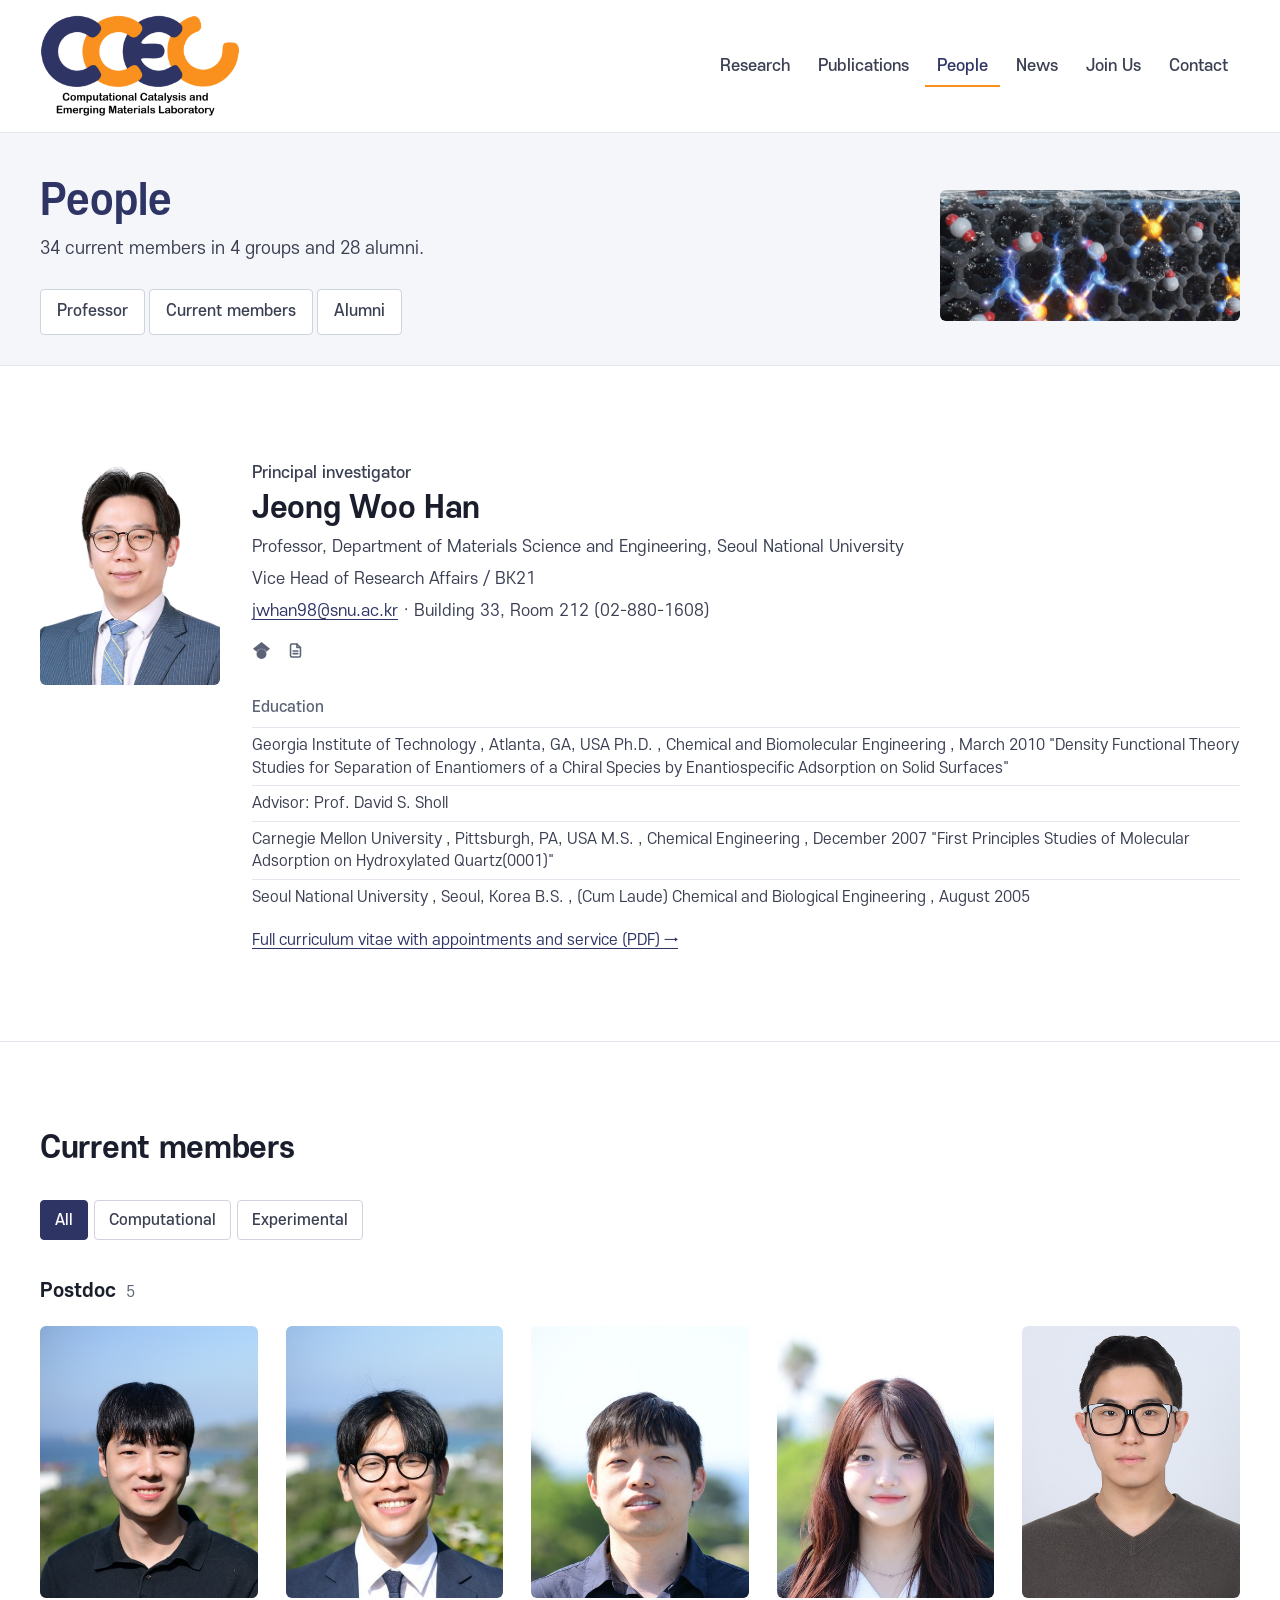
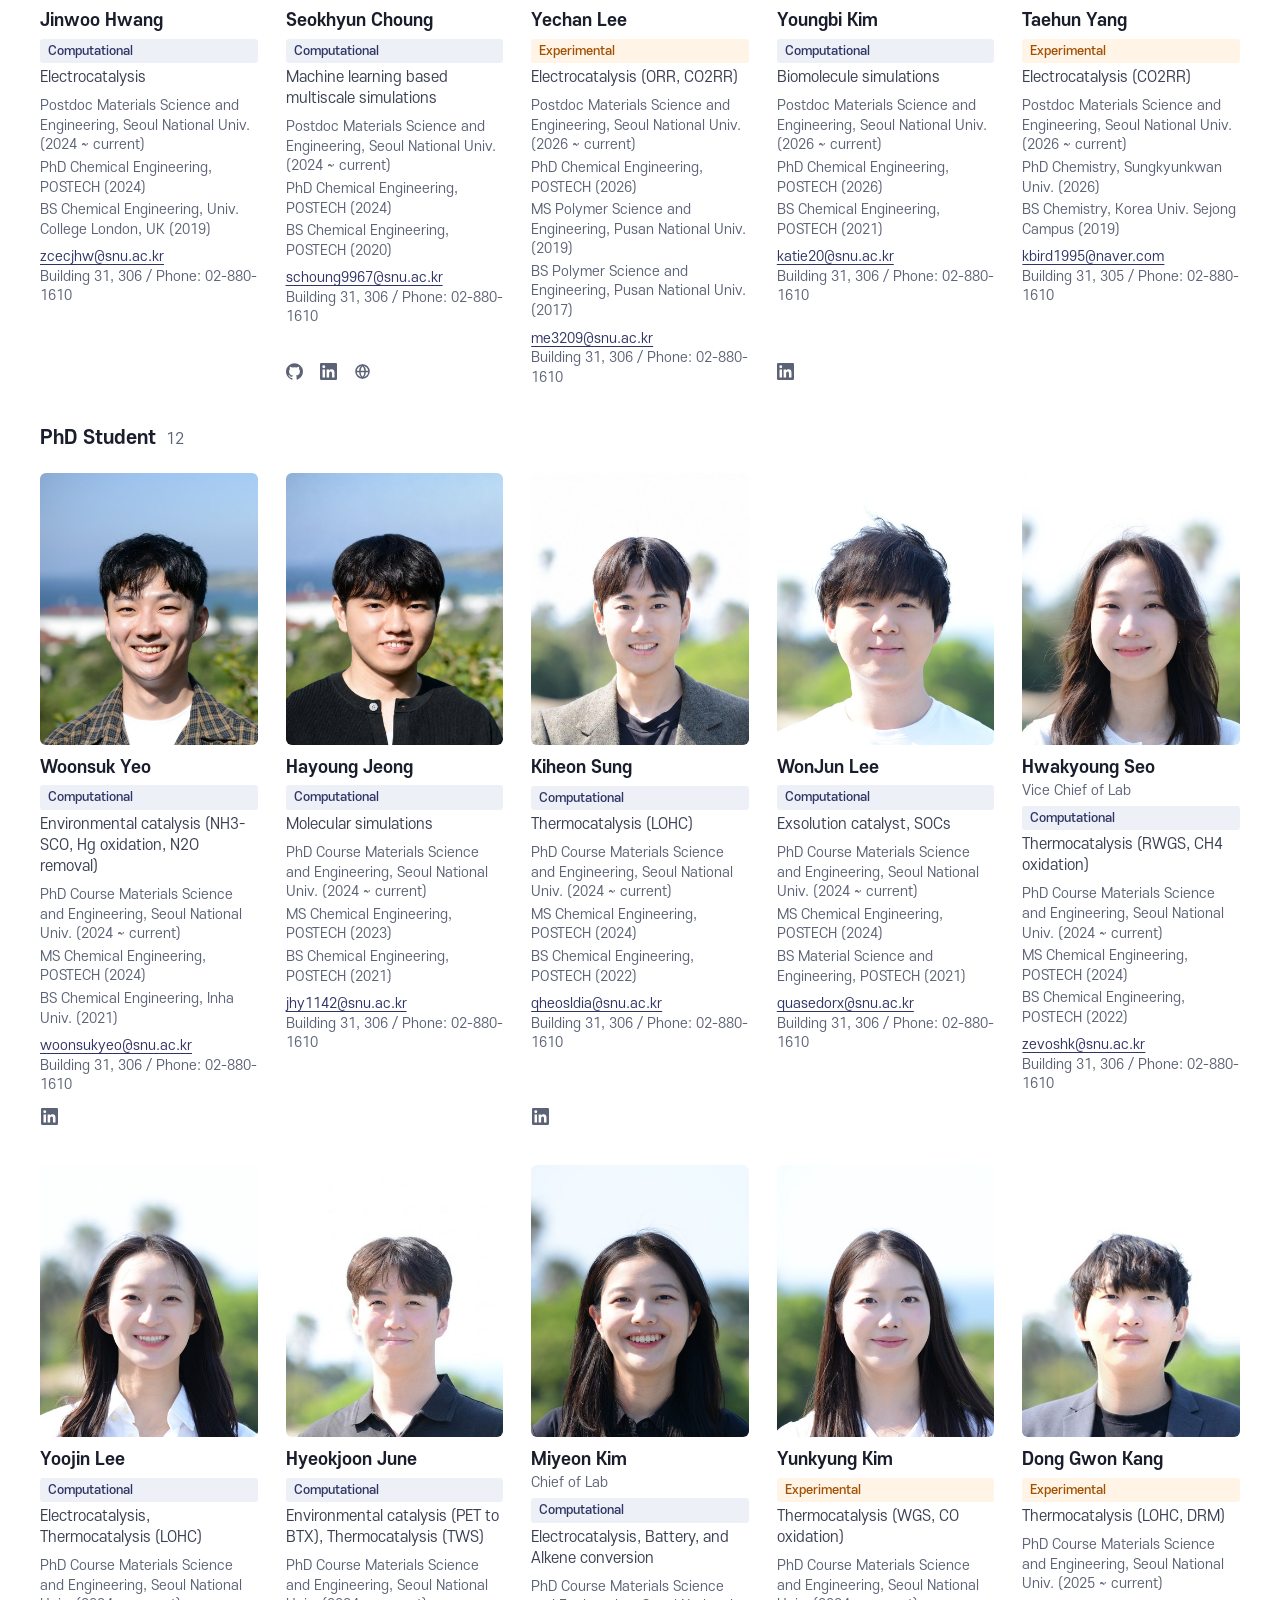
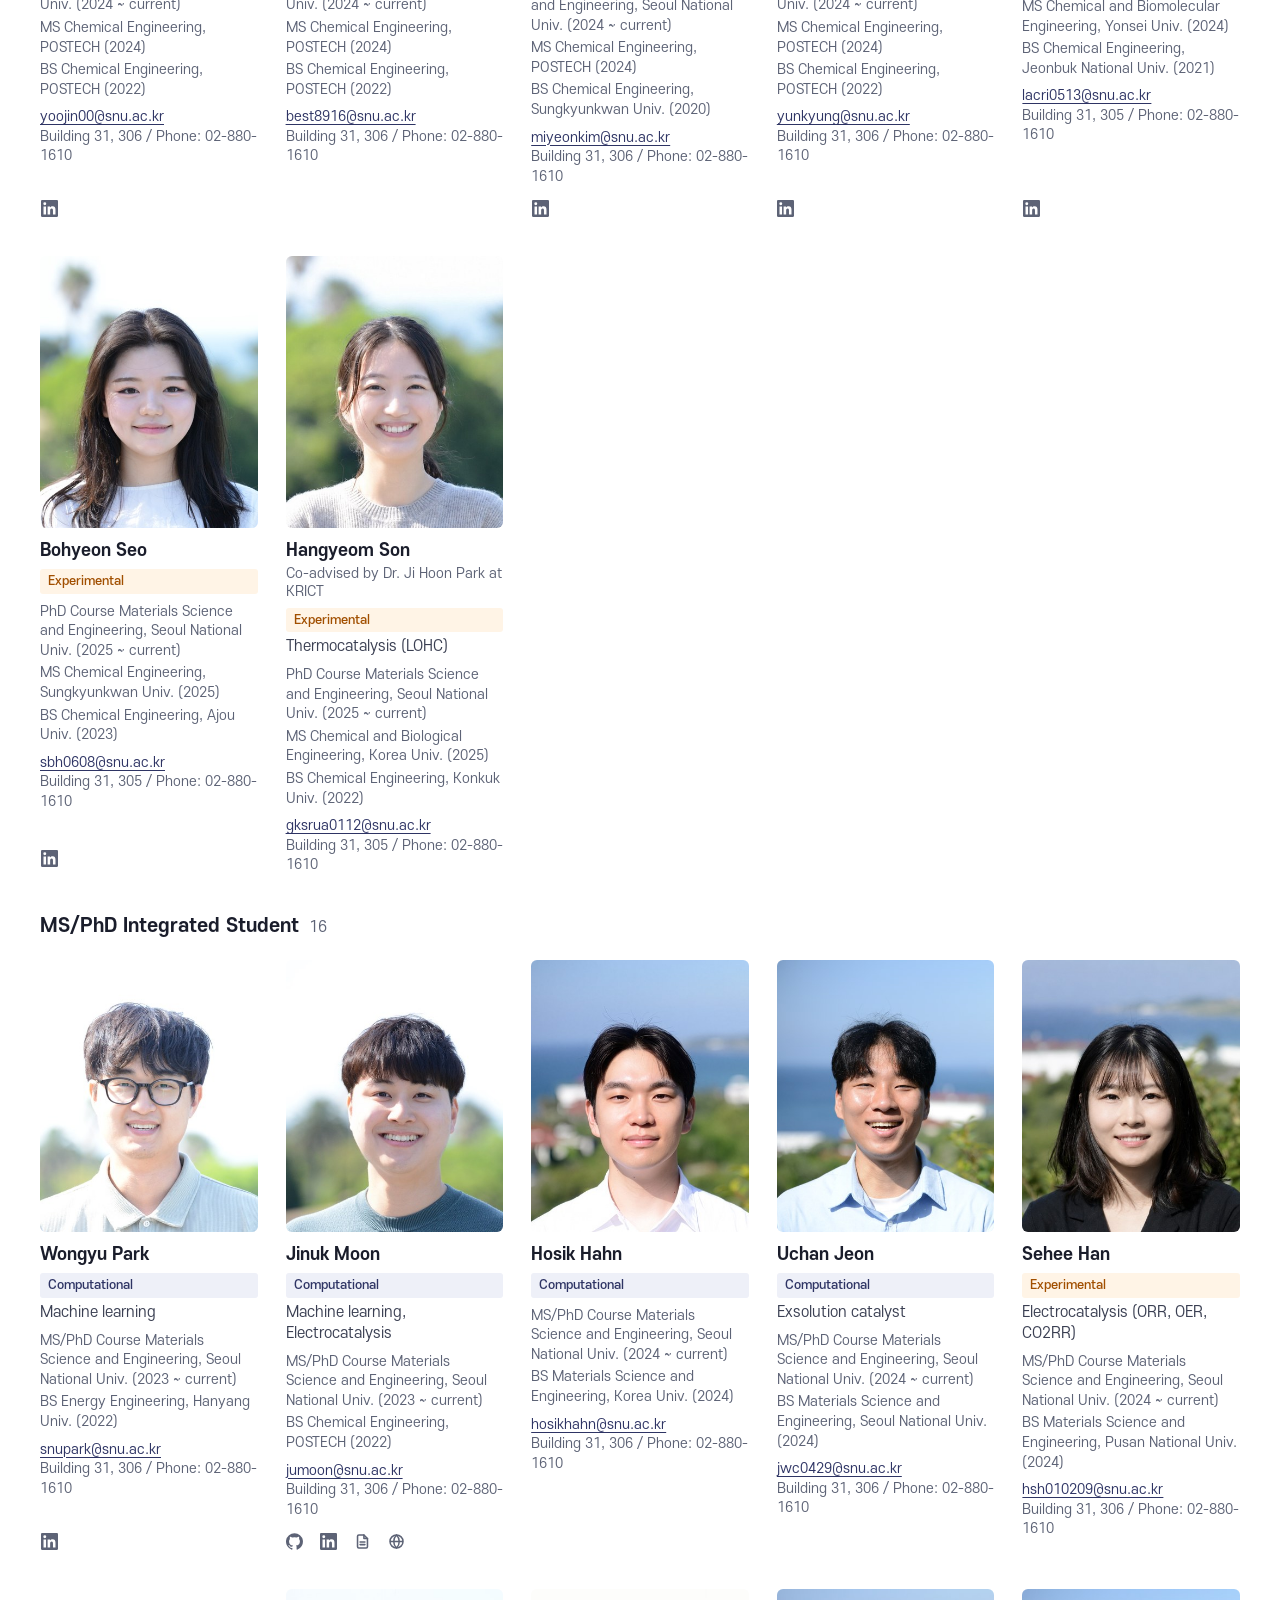
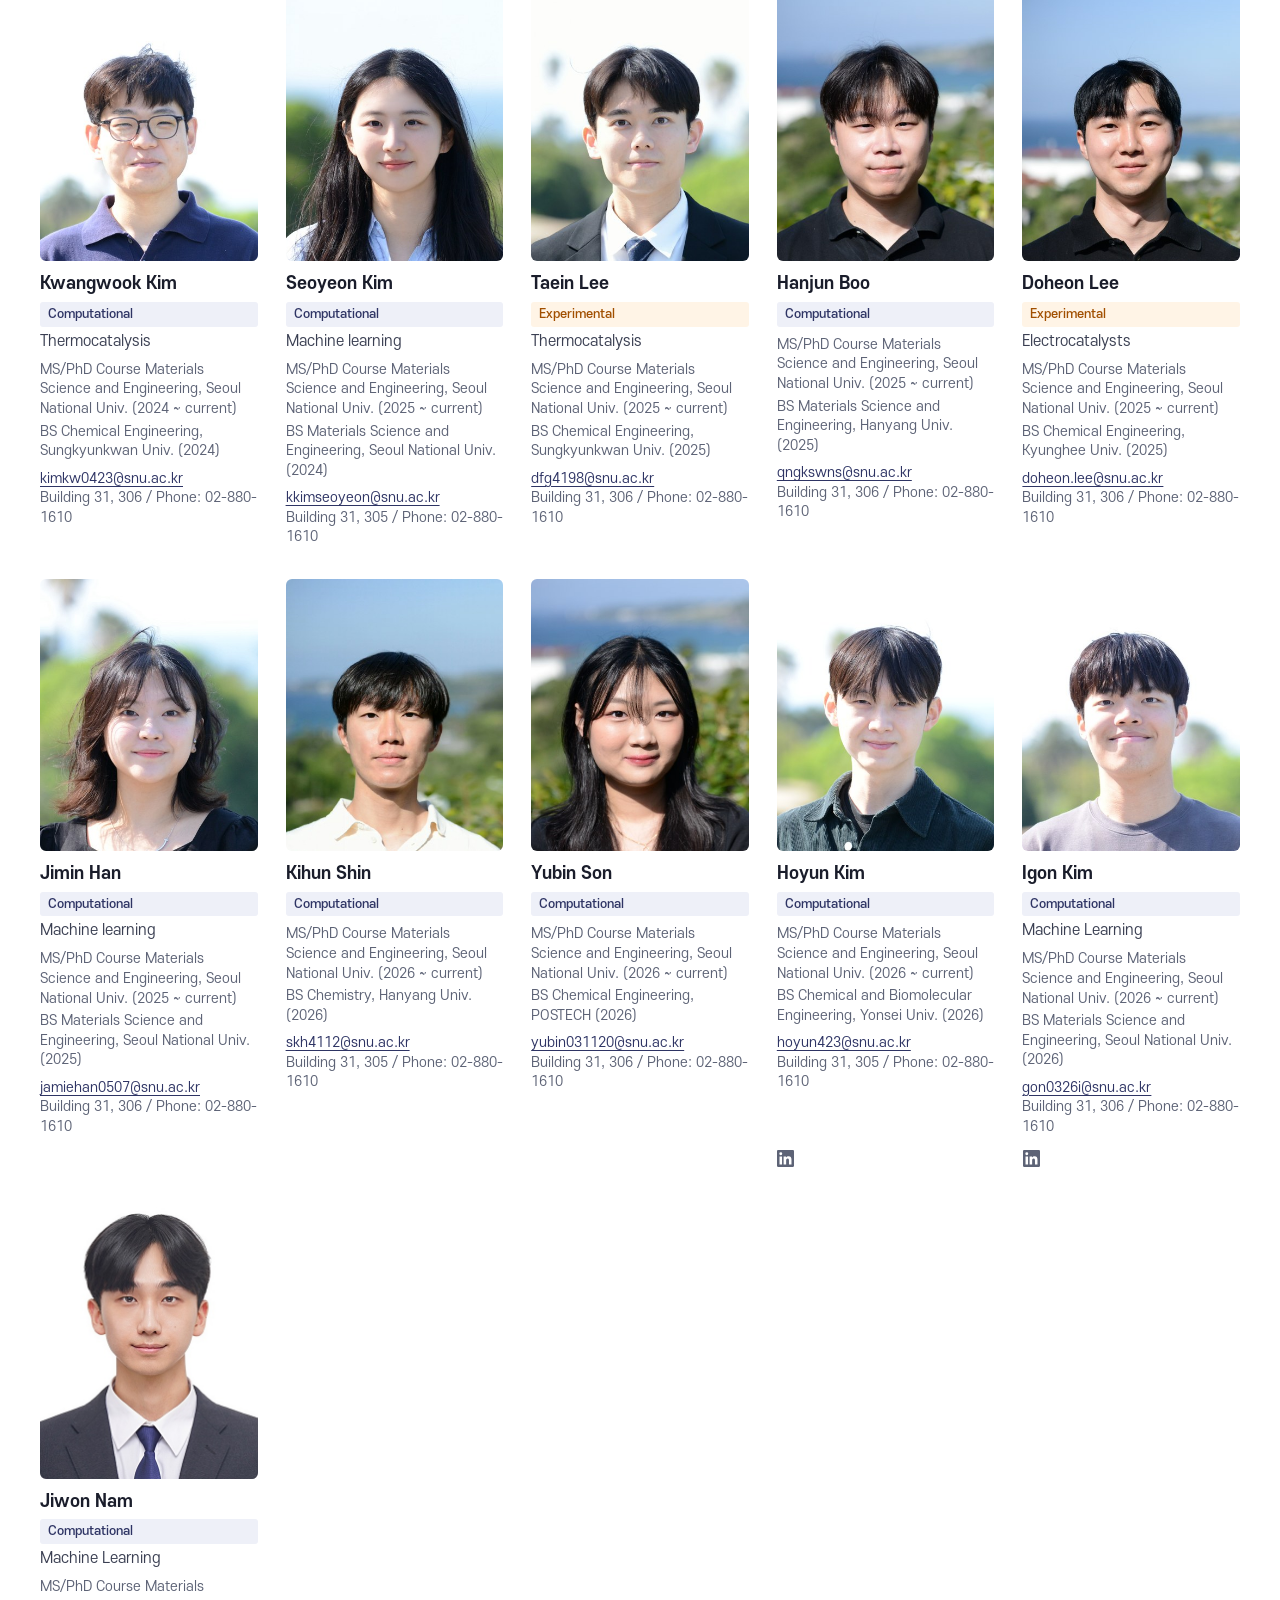
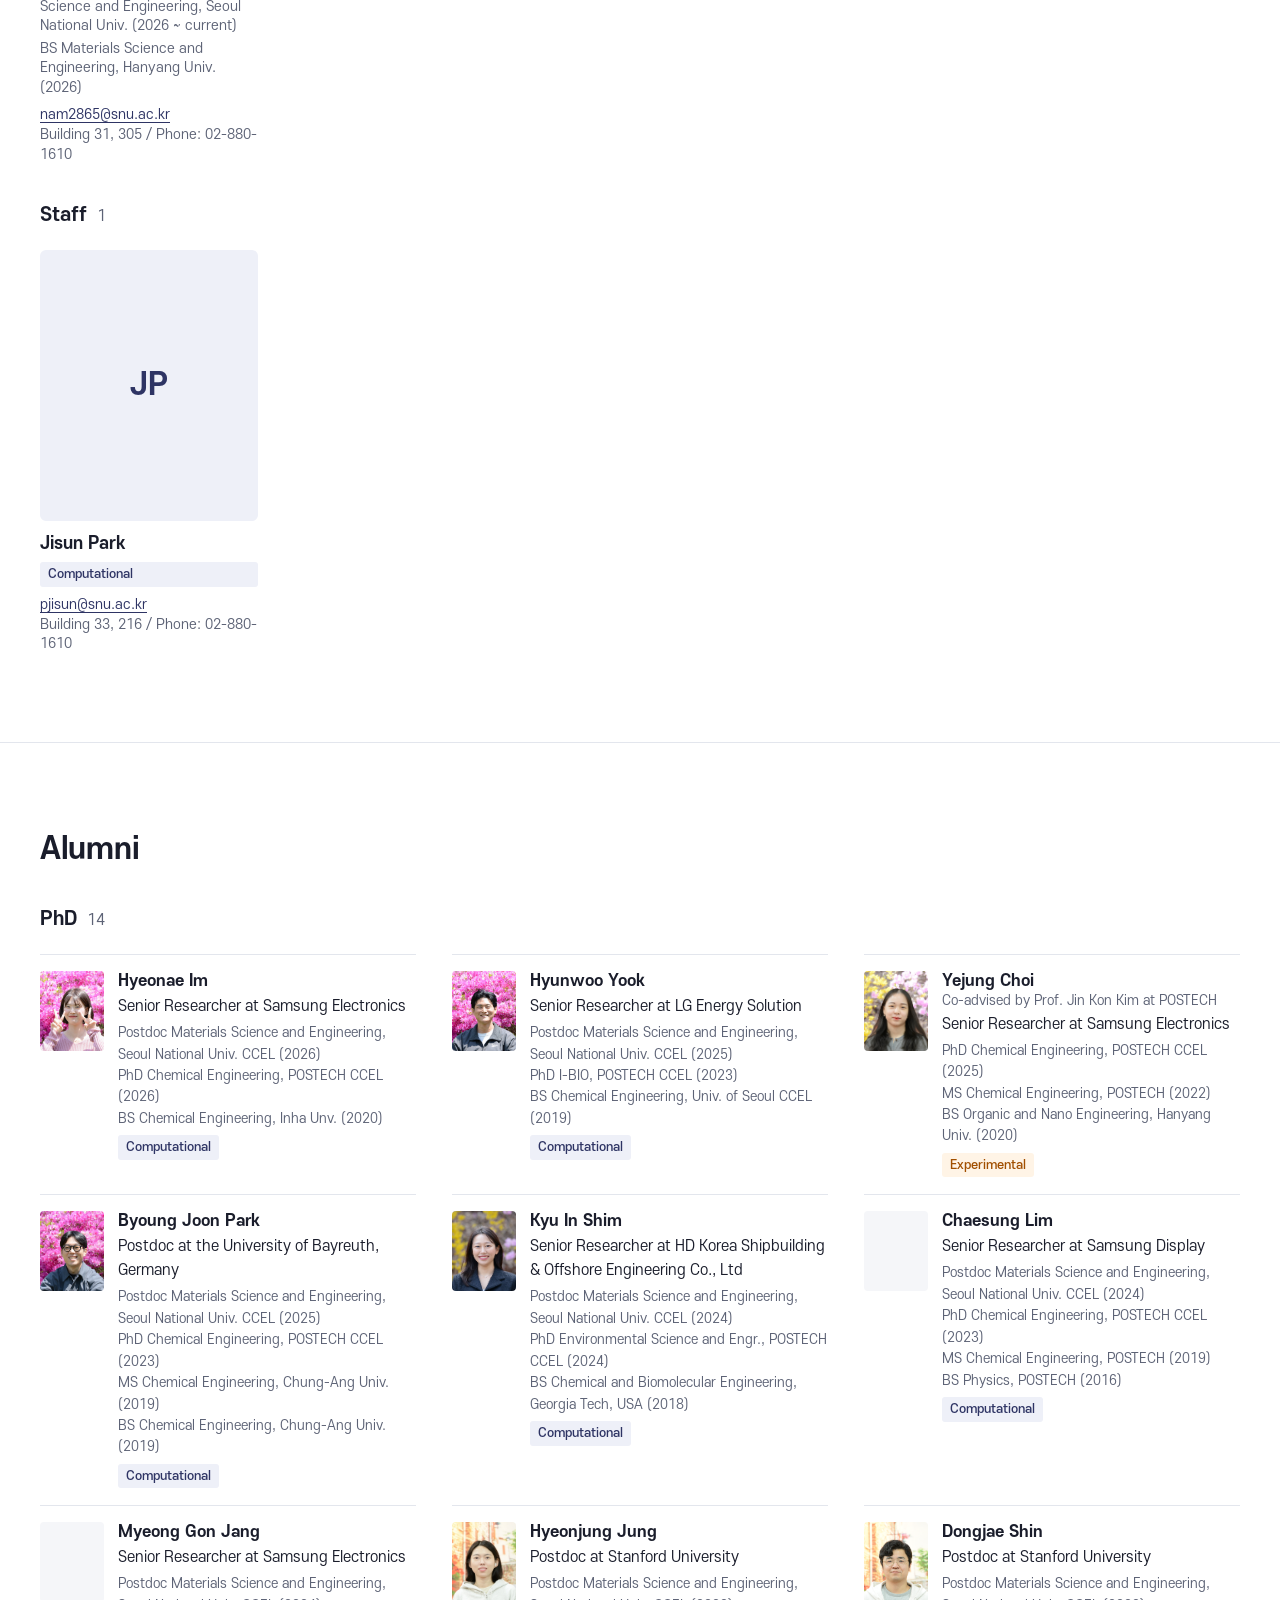
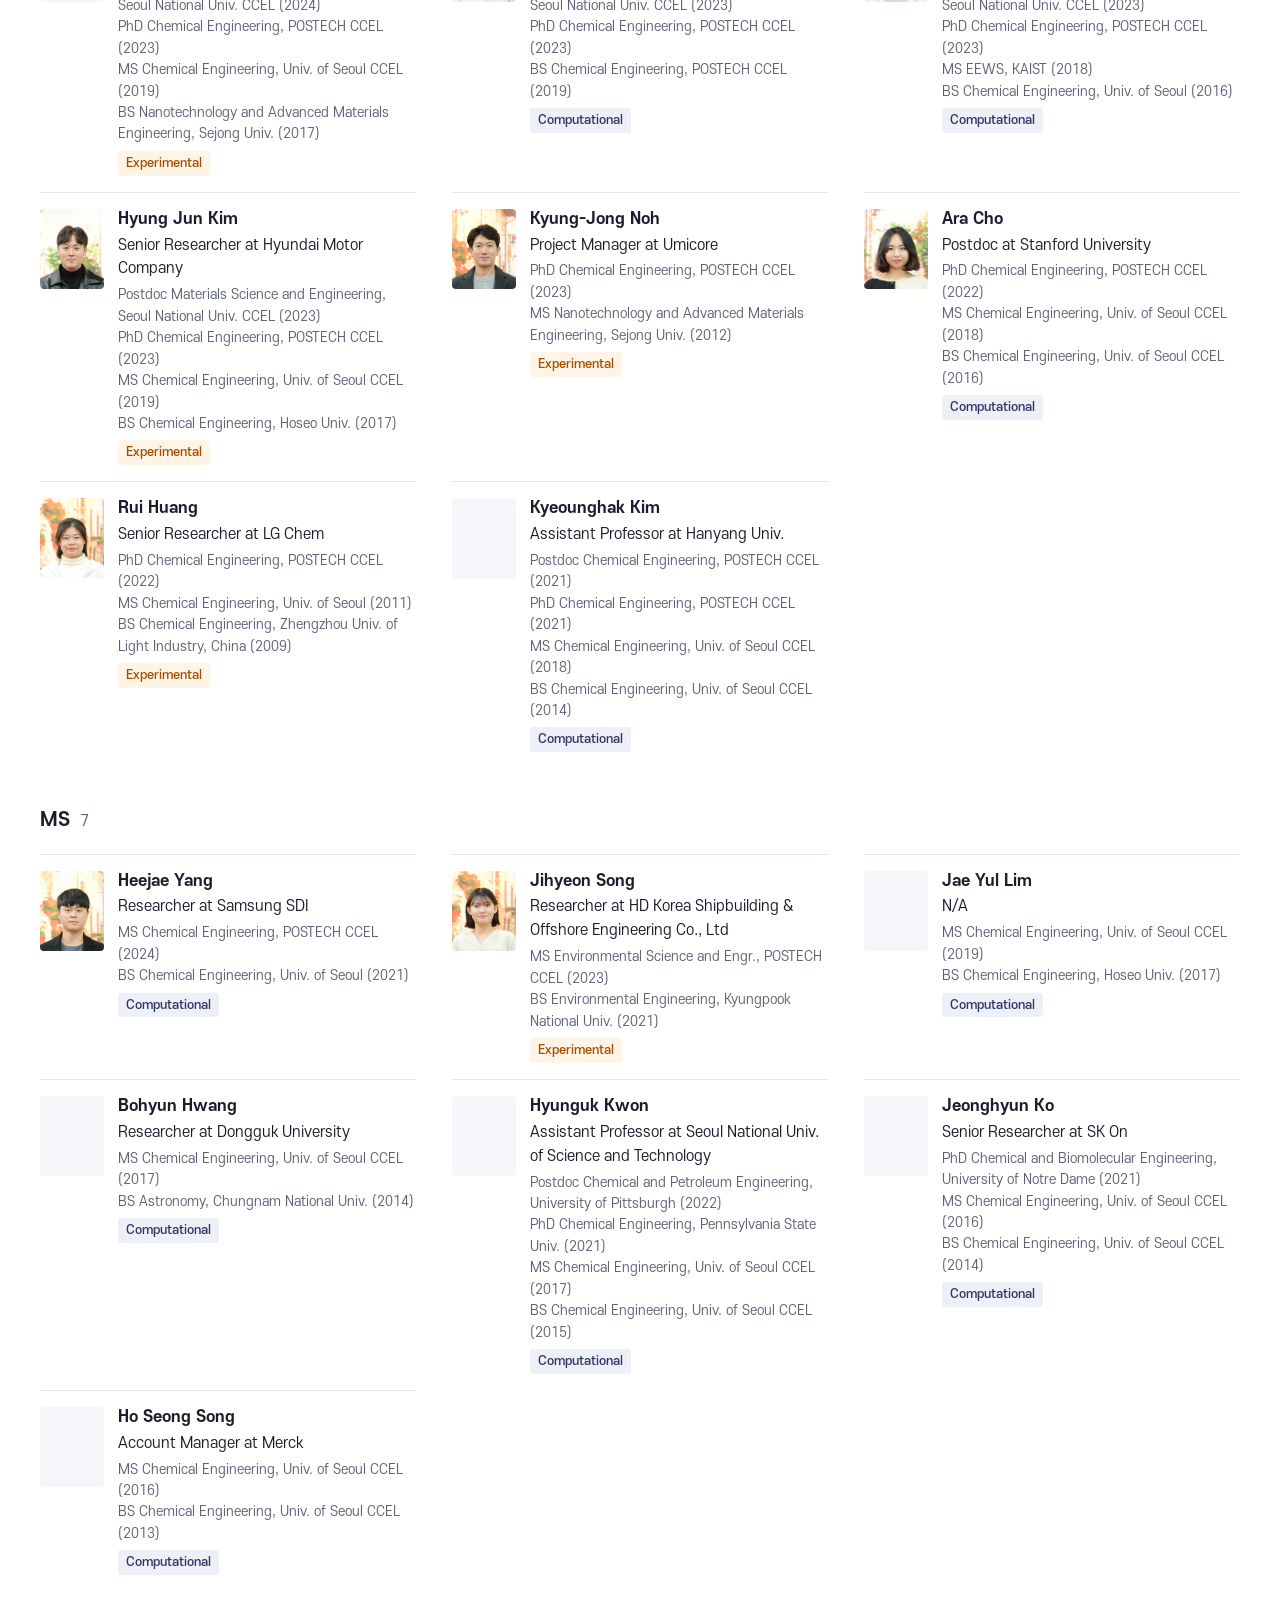
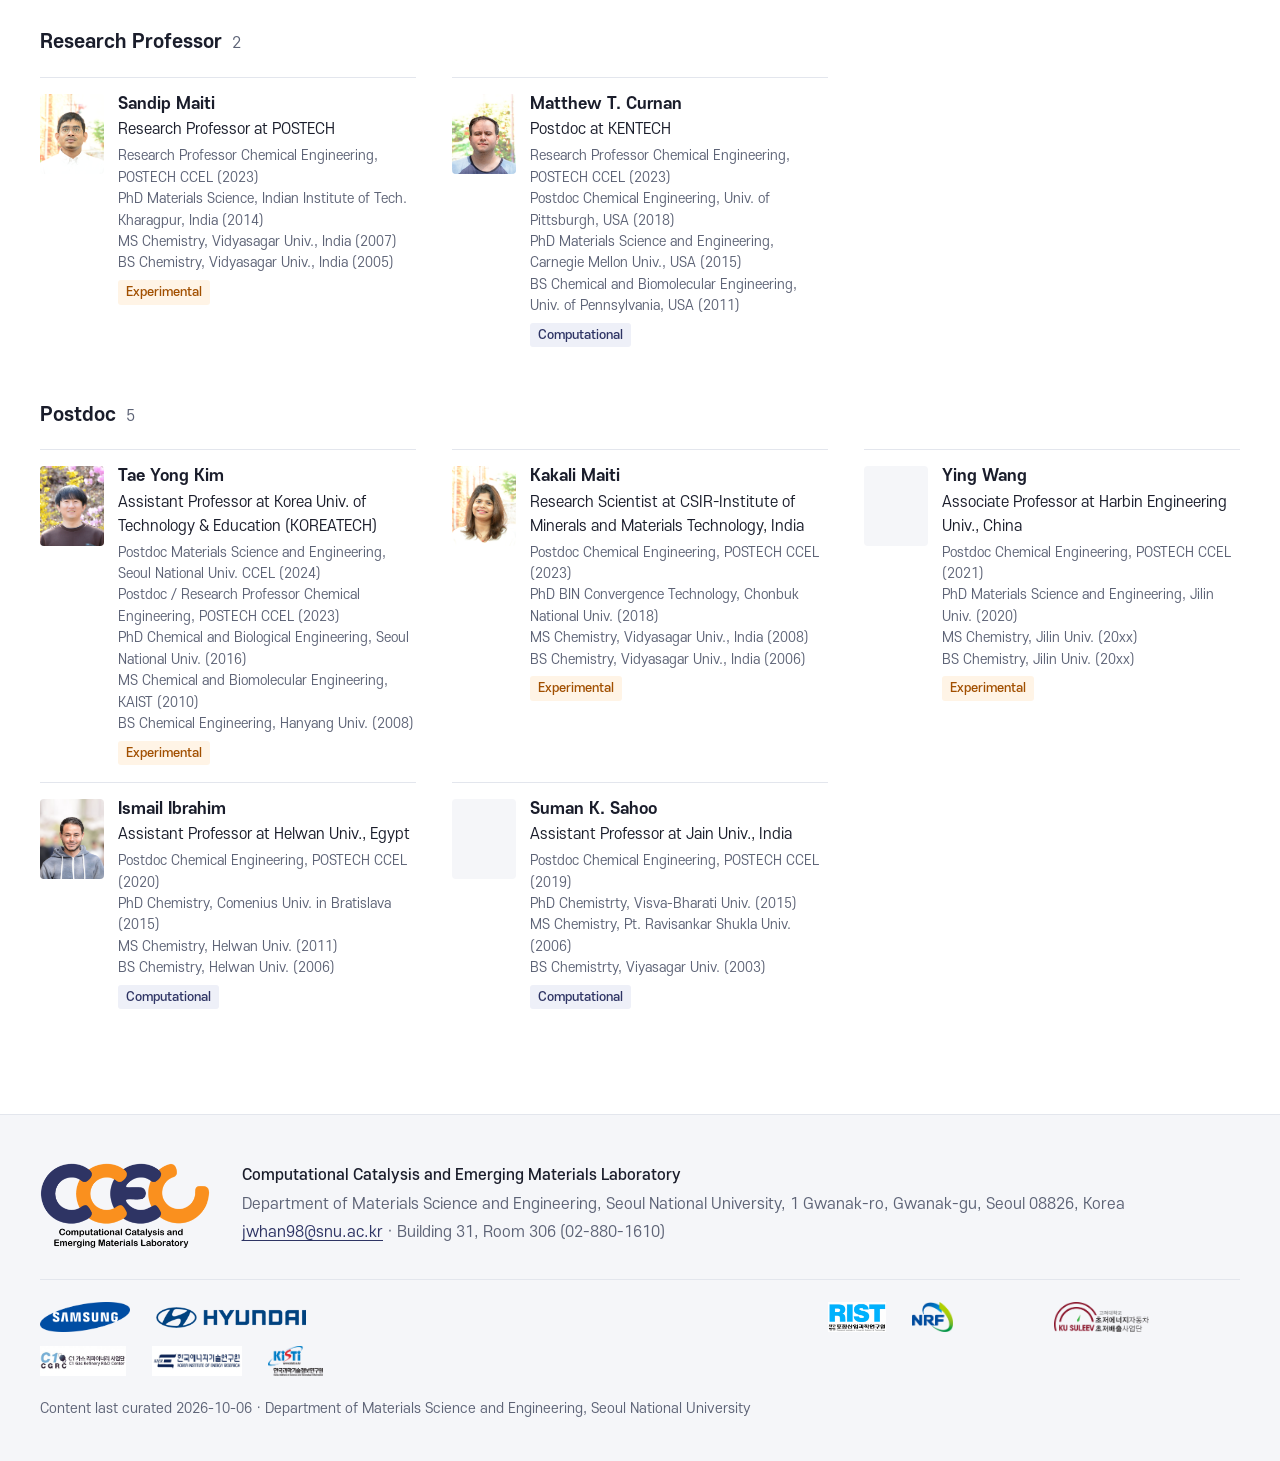
==== members.html @ 10e2c53b "CCEL homepage redesign preview: ccel-s2 Claude-Session: https://claude.ai/code/session_01SNpB6kkZCcR" ====
<!doctype html>
<html lang="en">
<head>
<meta name="robots" content="noindex, nofollow">
<meta charset="utf-8">
<meta name="viewport" content="width=device-width, initial-scale=1">
<title>People · CCEL</title>
<link rel="stylesheet" href="_shared/brand/brand.css">
<link rel="stylesheet" href="css/site.css">
</head>
<body class="page-people">
<a class="skip" href="#main">Skip to content</a>

<header class="site-header" id="top">
  <div class="wrap header-inner">
    <a class="brand" href="index.html"><img class="ccel-logo" data-logo alt="CCEL" width="200" height="102"></a>
    <button class="nav-toggle" type="button" aria-expanded="false" aria-controls="site-nav">Menu</button>
    <nav class="site-nav" id="site-nav" aria-label="Main">
      <ul>
        <li><a href="index.html#research">Research</a></li>
        <li><a href="publications.html">Publications</a></li>
        <li><a href="members.html" aria-current="page">People</a></li>
        <li><a href="index.html#news">News</a></li>
        <li><a href="index.html#join">Join Us</a></li>
        <li><a href="index.html#contact">Contact</a></li>
      </ul>
    </nav>
  </div>
</header>
<div class="bar" id="bar" aria-hidden="true">
  <div class="wrap bar-inner">
    <a class="bar-brand" href="index.html"><img class="bar-logo" data-logo alt="CCEL" width="128" height="65"></a>
    <button class="nav-toggle" type="button" aria-expanded="false" aria-controls="bar-nav">Menu</button>
    <nav class="site-nav" id="bar-nav" aria-label="Main (compact)"><ul></ul></nav>
    <a class="bar-top" href="#top">↑ Top</a>
  </div>
</div>

<main id="main">
  <section class="page-head">
    <div class="wrap page-head-grid">
      <div>
        <h1>People</h1>
        <p id="people-summary"></p>
        <nav class="tabs" aria-label="People sections">
          <a href="#professor">Professor</a>
          <a href="#members">Current members</a>
          <a href="#alumni">Alumni</a>
        </nav>
      </div>
      <div class="strip"><img id="strip-img" alt="" width="1280" height="560" decoding="async"></div>
    </div>
  </section>

  <section id="professor" class="section" aria-labelledby="prof-title">
    <div class="wrap" id="prof-body"></div>
  </section>

  <section id="members" class="section" aria-labelledby="members-title">
    <div class="wrap">
      <div class="section-head">
        <h2 class="section-title" id="members-title">Current members</h2>
      </div>
      <div class="filter-row" role="group" aria-label="Show members">
        <button type="button" data-type="" aria-pressed="true">All</button>
        <button type="button" data-type="computational" aria-pressed="false">Computational</button>
        <button type="button" data-type="experimental" aria-pressed="false">Experimental</button>
      </div>
      <div id="member-groups"></div>
    </div>
  </section>

  <section id="alumni" class="section" aria-labelledby="alumni-title">
    <div class="wrap">
      <div class="section-head"><h2 class="section-title" id="alumni-title">Alumni</h2></div>
      <div id="alumni-groups"></div>
    </div>
  </section>
</main>

<footer class="site-footer"><div class="wrap" id="footer-body"></div></footer>

<script src="_shared/content.js"></script>
<script src="js/common.js"></script>
<script src="js/people.js"></script>
</body>
</html>
---- _shared/brand/brand.css ----
/* CCEL brand layer: shared by every candidate and the final site.
   Font = S-CoreDream (에스코어 드림), the typeface the current ccel.snu.ac.kr already uses (class ks4 etc.).
   Self-hosted so the IIS site has no CDN dependency. Logo = ../img/logo2.png (data: CCEL.lab.logo), used as-is. */
@font-face { font-family: 'S-CoreDream'; font-weight: 300; font-style: normal; font-display: swap;
  src: url('fonts/S-CoreDream-3Light.woff') format('woff'); }
@font-face { font-family: 'S-CoreDream'; font-weight: 400; font-style: normal; font-display: swap;
  src: url('fonts/S-CoreDream-4Regular.woff') format('woff'); }
@font-face { font-family: 'S-CoreDream'; font-weight: 500; font-style: normal; font-display: swap;
  src: url('fonts/S-CoreDream-5Medium.woff') format('woff'); }
@font-face { font-family: 'S-CoreDream'; font-weight: 700; font-style: normal; font-display: swap;
  src: url('fonts/S-CoreDream-6Bold.woff') format('woff'); }
:root { --ccel-font: 'S-CoreDream', 'Noto Sans KR', 'Apple SD Gothic Neo', 'Malgun Gothic', sans-serif; }

/* Official logo, unaltered. Put it on .ccel-logo-plate when the header background is dark. */
.ccel-logo { display: block; height: auto; width: 200px; max-width: 100%; }
.ccel-logo-plate { display: inline-block; background: #fff; border-radius: 6px; padding: 6px 10px; line-height: 0; }
@media (max-width: 768px) { .ccel-logo { width: 160px; } }
---- css/site.css ----
/* CCEL candidate s2-chapters: "Research chapters".
   White journal page, logo navy as ink, logo orange only as a non-text accent on white.
   One scroll-driven moment: the research stage (a navy figure column that scrubs each area's
   frame sequence while the area's chapter panel is pinned beside it). Everything else is still. */

:root {
  --ink: #1a1d2b;
  --ink-2: #3a3f52;
  --muted: #5d6376;
  --line: #e3e6ed;
  --line-2: #cfd3de;
  --paper: #ffffff;
  --tint: #f5f6f9;
  --navy: #2e3464;          /* logo navy */
  --navy-deep: #191c38;     /* stage column */
  --navy-ink: #c9cce0;      /* secondary text on navy-deep (10:1) */
  --orange: #fa901e;        /* logo orange: bars, markers, text on navy only */
  --orange-ink: #a14f00;    /* orange text on white (5.8:1) */
  --wrap: 1200px;
  --pad: 40px;
  --bar-h: 76px;            /* compact bar (logo 128px); sticky offsets read this */
  --mbar-h: 44px;           /* chapter bar in the stacked (narrow) stage */
  --radius: 6px;
}
@media (max-width: 899.98px) {
  :root { --pad: 20px; --bar-h: 68px; }
}

*, *::before, *::after { box-sizing: border-box; }
html { -webkit-text-size-adjust: 100%; scroll-padding-top: calc(var(--bar-h) + 12px); }
body {
  margin: 0; background: var(--paper); color: var(--ink);
  font-family: var(--ccel-font); font-size: 17px; line-height: 1.65; font-weight: 400;
  -webkit-font-smoothing: antialiased; word-break: keep-all; overflow-wrap: break-word;
}
[hidden] { display: none !important; }
h1, h2, h3, h4, p, ol, ul, figure, dl, dd { margin: 0; }
ol, ul { padding: 0; list-style: none; }
img { max-width: 100%; height: auto; display: block; }
a { color: var(--navy); text-decoration-thickness: 1px; text-underline-offset: 3px; }
a:hover { color: var(--ink); }
:focus-visible { outline: 2px solid var(--orange); outline-offset: 2px; border-radius: 2px; }
button, input, select { font: inherit; color: inherit; }
sub, sup { line-height: 0; font-size: 0.72em; }
b, strong { font-weight: 700; }

.wrap { max-width: calc(var(--wrap) + 2 * var(--pad)); margin: 0 auto; padding: 0 var(--pad); }
.skip { position: absolute; left: -9999px; top: 8px; z-index: 100; background: var(--navy); color: #fff; padding: 8px 14px; }
.skip:focus { left: 8px; }
.visually-hidden { position: absolute !important; width: 1px; height: 1px; overflow: hidden; clip: rect(0 0 0 0); white-space: nowrap; }

/* ---------- header (static, full logo) ---------- */
.site-header { border-bottom: 1px solid var(--line); background: var(--paper); position: relative; z-index: 30; }
.header-inner { display: flex; align-items: center; justify-content: space-between; gap: 24px; min-height: 132px; padding-top: 14px; padding-bottom: 14px; }
.brand { display: block; line-height: 0; flex: none; }
.brand img { aspect-ratio: 1304 / 664; }
.site-nav ul { display: flex; gap: 4px; flex-wrap: wrap; justify-content: flex-end; }
.site-nav a { display: block; padding: 8px 12px; font-size: 16px; font-weight: 500; color: var(--ink-2); text-decoration: none; border-radius: 4px; }
.site-nav a:hover { color: var(--navy); background: var(--tint); }
.site-nav a[aria-current="page"] { color: var(--navy); box-shadow: inset 0 -2px 0 var(--orange); border-radius: 0; }
.nav-toggle { display: none; border: 1px solid var(--line-2); background: var(--paper); border-radius: 4px; padding: 8px 14px; font-size: 15px; font-weight: 500; cursor: pointer; }

/* compact bar: appears once the header is out of view; official logo (scaled, aspect kept) + nav */
.bar {
  position: fixed; inset: 0 0 auto 0; height: var(--bar-h); z-index: 40;
  background: var(--paper); border-bottom: 1px solid var(--line);
  transform: translateY(-100%); visibility: hidden; transition: transform .2s ease, visibility 0s linear .2s;
}
.bar.is-on { transform: none; visibility: visible; transition: transform .2s ease; }
.bar-inner { height: 100%; display: flex; align-items: center; justify-content: space-between; gap: 16px; }
.bar-brand { display: block; line-height: 0; flex: none; }
.bar-logo { width: 128px; height: auto; aspect-ratio: 1304 / 664; }   /* official logo, unaltered, scaled to the bar */
.bar .site-nav { margin-left: auto; }
.bar-top { font-size: 14px; font-weight: 500; color: var(--muted); text-decoration: none; white-space: nowrap; padding-left: 14px; border-left: 1px solid var(--line); }
.bar-top:hover { color: var(--navy); }
.bar .site-nav a { padding: 6px 10px; font-size: 15px; }

@media (max-width: 899.98px) {
  .header-inner { min-height: 0; }
  .brand .ccel-logo { width: 160px; }
  .nav-toggle { display: inline-block; }
  .site-nav { display: none; position: absolute; left: 0; right: 0; top: 100%; background: var(--paper); border-bottom: 1px solid var(--line); box-shadow: 0 8px 20px rgba(26, 29, 43, .08); }
  .site-nav.is-open { display: block; }
  .site-nav ul { flex-direction: column; padding: 8px var(--pad) 14px; gap: 0; }
  .site-nav a { padding: 11px 4px; font-size: 17px; border-bottom: 1px solid var(--line); border-radius: 0; }
  .site-nav li:last-child a { border-bottom: 0; }
  .site-nav a[aria-current="page"] { box-shadow: none; color: var(--navy); font-weight: 700; }
  .bar .site-nav a { padding: 11px 4px; font-size: 17px; }
  .bar-logo { width: 120px; }
  .bar-top { display: none; }
}

/* ---------- type ---------- */
.eyebrow { font-size: 15px; font-weight: 500; color: var(--muted); }
.section { padding: 88px 0; }
.section + .section { border-top: 1px solid var(--line); }
.section-head { display: flex; align-items: baseline; justify-content: space-between; gap: 16px 32px; flex-wrap: wrap; margin-bottom: 32px; }
.section-title { font-size: 30px; line-height: 1.25; font-weight: 700; color: var(--ink); letter-spacing: -0.01em; }
.section-sub { font-size: 16px; color: var(--muted); max-width: 64ch; }
.more { font-size: 16px; font-weight: 500; white-space: nowrap; }
.label { font-size: 14px; font-weight: 500; color: var(--muted); }
@media (max-width: 767.98px) {
  .section { padding: 60px 0; }
  .section-title { font-size: 25px; }
}

/* ---------- hero (static) ---------- */
.hero { padding: 52px 0 64px; }
.hero h1 { font-size: 46px; line-height: 1.18; font-weight: 700; letter-spacing: -0.015em; color: var(--navy); margin-top: 12px; max-width: 24ch; text-wrap: balance; }
.hero-grid { display: grid; grid-template-columns: minmax(0, 5fr) minmax(0, 7fr); gap: 56px; margin-top: 36px; align-items: start; }
.lede { font-size: 20px; line-height: 1.6; color: var(--ink); }
.hero-meta { margin-top: 22px; font-size: 14px; line-height: 1.4; color: var(--muted); display: flex; flex-wrap: wrap; gap: 10px 32px; }
.hero-meta b { display: block; color: var(--ink); font-weight: 700; font-size: 22px; line-height: 1.2; }
.area-index { margin-top: 30px; border-top: 1px solid var(--line); padding-top: 14px; }
.area-index ol { margin-top: 6px; }
.area-index a { display: grid; grid-template-columns: 2.6em 1fr; gap: 8px; padding: 7px 0; text-decoration: none; color: var(--ink-2); font-size: 16px; line-height: 1.45; border-bottom: 1px solid var(--line); }
.area-index li:last-child a { border-bottom: 0; }
.area-index a:hover { color: var(--navy); }
.area-index a:hover .ttl { text-decoration: underline; text-underline-offset: 3px; }
.num { font-weight: 700; color: var(--navy); font-variant-numeric: tabular-nums; }
.hero-fig { position: relative; aspect-ratio: 16 / 9; background: var(--navy-deep); border-radius: var(--radius); overflow: hidden; }
.hero-fig img { width: 100%; height: 100%; object-fit: cover; }
@media (max-width: 959.98px) {
  .hero-grid { grid-template-columns: 1fr; gap: 28px; }
  .hero-fig { order: -1; }
}
@media (max-width: 767.98px) {
  .hero { padding: 30px 0 44px; }
  .hero h1 { font-size: 30px; line-height: 1.22; }
  .lede { font-size: 18px; }
}

/* ---------- research intro ---------- */
.intro-grid { display: grid; grid-template-columns: minmax(0, 6fr) minmax(0, 5fr); gap: 56px; align-items: start; }
.intro-headline { font-size: 22px; line-height: 1.45; font-weight: 500; color: var(--navy); margin: 14px 0 20px; max-width: 34ch; }
.intro-text p + p { margin-top: 14px; }
.intro-text p { color: var(--ink-2); max-width: 68ch; }
.ko-details { margin-top: 22px; border-top: 1px solid var(--line); padding-top: 12px; }
.ko-details summary { cursor: pointer; font-size: 15px; font-weight: 500; color: var(--navy); }
.ko-details p { margin-top: 10px; font-size: 16px; color: var(--ink-2); }
.intro-fig { border: 1px solid var(--line); border-radius: var(--radius); overflow: hidden; background: var(--tint); }
.intro-fig img { width: 100%; height: auto; aspect-ratio: 3646 / 2240; object-fit: cover; }
.intro-fig figcaption { font-size: 14px; color: var(--muted); padding: 10px 14px; border-top: 1px solid var(--line); background: var(--paper); }
@media (max-width: 959.98px) { .intro-grid { grid-template-columns: 1fr; gap: 28px; } }

/* ---------- research stage ---------- */
/* split (>=960px): navy figure column pinned left, chapter panels pinned one after another on the right */
.stage { position: relative; display: grid; grid-template-columns: minmax(0, 40fr) minmax(0, 60fr); border-top: 1px solid var(--line); }
.stage-aside { background: var(--navy-deep); color: #fff; position: relative; }
.stage-pin { position: sticky; top: var(--bar-h); height: calc(100vh - var(--bar-h)); display: flex; flex-direction: column; justify-content: center; align-items: center; gap: 18px; padding: 28px clamp(28px, 4vw, 64px); }
.stage-pin > * { width: var(--plate-w, 100%); max-width: 100%; }
.stage-plate { position: relative; aspect-ratio: var(--plate-ar, 1); border-radius: var(--radius); overflow: hidden; background: #0f1129; box-shadow: 0 0 0 1px rgba(255, 255, 255, .1); }
.layer { position: absolute; inset: 0; opacity: 0; transition: opacity .45s ease; }
.layer.is-front { opacity: 1; }
.layer img, .layer canvas, .ch-fig img, .ch-fig canvas { position: absolute; inset: 0; width: 100%; height: 100%; object-fit: cover; }
.stage-caption { font-size: 15px; line-height: 1.45; color: var(--navy-ink); min-height: 2.9em; }
.stage-caption .num { color: var(--orange); margin-right: 10px; }

.chapter-nav ol { display: grid; grid-template-columns: repeat(var(--n, 5), minmax(0, 1fr)); gap: 10px; }
.chapter-nav a { display: block; text-decoration: none; color: var(--navy-ink); font-size: 15px; font-weight: 500; padding: 4px 0 8px; }
.chapter-nav a:hover { color: #fff; }
.chapter-nav .track { display: block; height: 3px; margin-top: 7px; background: rgba(255, 255, 255, .18); border-radius: 2px; overflow: hidden; }
.chapter-nav .fill { display: block; height: 100%; background: var(--orange); transform-origin: 0 50%; transform: scaleX(0); }
.chapter-nav .is-done .fill { transform: scaleX(1); background: rgba(255, 255, 255, .55); }
.chapter-nav [aria-current="step"] { color: #fff; }
.chapter-nav [aria-current="step"] .fill { transform: scaleX(var(--p, 0)); }

.chapters { padding: 0 max(var(--pad), calc((100vw - var(--wrap)) / 2)) 0 clamp(36px, 4.5vw, 72px); }
.chapter { position: relative; }
.ch-inner { min-height: 120vh; }   /* 5 chapters = 600vh: the pinned span per panel is (120vh - panel height) */
.ch-fig { display: none; }
.ch-panel { position: sticky; top: calc(var(--bar-h) + 24px); padding: 28px 0 32px; }
.ch-head { display: flex; align-items: baseline; gap: 14px; }
.ch-num { font-size: 15px; font-weight: 700; color: var(--orange-ink); white-space: nowrap; }
.ch-title { font-size: 26px; line-height: 1.28; font-weight: 700; color: var(--navy); margin-top: 6px; letter-spacing: -0.01em; text-wrap: balance; }
.ch-summary { margin-top: 12px; color: var(--ink-2); max-width: 66ch; font-size: 16.5px; line-height: 1.62; }
.keywords { display: flex; flex-wrap: wrap; gap: 6px; margin-top: 14px; }
.keywords li { font-size: 13px; line-height: 1.3; padding: 4px 9px; border: 1px solid var(--line-2); border-radius: 999px; color: var(--ink-2); background: var(--paper); }
.ch-papers { margin-top: 20px; border-top: 1px solid var(--line); }
.ch-papers .cite-title { font-size: 16px; }
.ch-papers .cite-authors, .ch-papers .cite-source { font-size: 14px; }
.ch-papers > .label { display: block; padding-top: 12px; }
.ch-more { margin-top: 14px; font-size: 15px; font-weight: 500; }
.ch-more a { text-decoration: none; }
.ch-more a:hover { text-decoration: underline; }

/* short or narrow desktop screens: tighter panels so a chapter still fits beside its figure */
@media (min-width: 960px) and (max-width: 1199.98px) {
  .stage { grid-template-columns: minmax(0, 36fr) minmax(0, 64fr); }
}
@media (min-width: 960px) and (max-height: 860px), (min-width: 960px) and (max-width: 1199.98px) {
  .ch-panel { padding: 12px 0 14px; }
  .ch-num { font-size: 14px; }
  .ch-title { font-size: 22px; margin-top: 4px; }
  .ch-summary { font-size: 15px; line-height: 1.55; margin-top: 8px; }
  .keywords { margin-top: 10px; }
  .keywords li { font-size: 12px; padding: 3px 8px; }
  .ch-papers { margin-top: 12px; }
  .ch-papers > .label { padding-top: 8px; font-size: 13px; }
  .ch-papers .cite { padding: 9px 0; }
  .ch-papers .cite-title { font-size: 15px; }
  .ch-papers .cite-authors, .ch-papers .cite-source { font-size: 13px; }
  .ch-papers .tags { margin-bottom: 3px; }
  .ch-more { margin-top: 8px; font-size: 14px; }
  .stage-pin { gap: 12px; }
}

/* stacked (<960px): each chapter scrubs its own sequence in its own short sticky figure */
.stage-mbar { display: none; }
@media (max-width: 959.98px) {
  .stage { display: block; }
  .stage-aside { display: none; }
  .stage-mbar { display: block; position: sticky; top: var(--bar-h); z-index: 6; height: var(--mbar-h); background: var(--navy-deep); padding: 0 var(--pad); }
  .stage-mbar .chapter-nav { height: 100%; display: flex; align-items: center; }
  .stage-mbar .chapter-nav ol { width: 100%; gap: 8px; }
  .stage-mbar .chapter-nav a { padding: 6px 0 4px; font-size: 14px; }
  .stage-mbar .chapter-nav .track { margin-top: 5px; }
  .chapters { padding: 0; }
  .chapter { scroll-margin-top: calc(var(--mbar-h) - 12px); }
  .ch-inner { min-height: 0; padding-bottom: 36px; }
  .chapter + .chapter { border-top: 1px solid var(--line); }
  .ch-fig { display: block; position: sticky; top: calc(var(--bar-h) + var(--mbar-h)); z-index: 4; height: min(62vw, 34vh); background: var(--navy-deep); overflow: hidden; }
  .ch-panel { position: static; padding: 26px var(--pad) 0; }
  .ch-title { font-size: 24px; }
}

/* reduced motion: no scrub, no pinning; posters as still figures, content laid out normally */
html[data-stage="still"] .stage { display: block; }
html[data-stage="still"] .stage-aside, html[data-stage="still"] .stage-mbar { display: none; }
html[data-stage="still"] .chapters { padding: 0; }
html[data-stage="still"] .chapter { padding: 48px 0; scroll-margin-top: 0; }
html[data-stage="still"] .chapter + .chapter { border-top: 1px solid var(--line); }
html[data-stage="still"] .ch-inner { min-height: 0; padding-bottom: 0; max-width: calc(var(--wrap) + 2 * var(--pad)); margin: 0 auto; padding: 0 var(--pad); display: grid; grid-template-columns: minmax(0, 5fr) minmax(0, 7fr); gap: 48px; align-items: start; }
html[data-stage="still"] .ch-fig { display: block; position: relative; top: auto; height: auto; aspect-ratio: var(--plate-ar, 1); border-radius: var(--radius); background: var(--navy-deep); overflow: hidden; }
html[data-stage="still"] .ch-fig canvas { display: none; }
html[data-stage="still"] .ch-panel { position: static; padding: 0; }
@media (max-width: 959.98px) {
  html[data-stage="still"] .ch-inner { grid-template-columns: 1fr; gap: 20px; }
}
@media (prefers-reduced-motion: reduce) {
  .layer, .bar, .bar.is-on { transition: none; }
}

/* ---------- citations ---------- */
.cite { padding: 14px 0; border-bottom: 1px solid var(--line); }
.cite:last-child { border-bottom: 0; }
.cite-title { font-size: 16.5px; line-height: 1.45; font-weight: 500; color: var(--ink); }
.cite-title a { color: var(--ink); text-decoration: none; }
.cite-title a:hover { color: var(--navy); text-decoration: underline; }
.cite-authors { font-size: 14.5px; line-height: 1.5; color: var(--ink-2); margin-top: 4px; }
.cite-authors b { color: var(--ink); }
.cite-source { font-size: 14.5px; line-height: 1.5; color: var(--muted); margin-top: 3px; }
.cite-source .jr { color: var(--ink); font-weight: 500; }
.cite-source a { color: var(--navy); }
.cite-note { font-size: 13.5px; line-height: 1.45; color: var(--orange-ink); margin-top: 5px; font-weight: 500; }
.tags { display: inline-flex; flex-wrap: wrap; gap: 6px; margin-bottom: 6px; vertical-align: middle; }
.tag { display: inline-block; font-size: 12.5px; line-height: 1.2; font-weight: 500; padding: 3px 8px; border-radius: 3px; background: var(--tint); color: var(--ink-2); border: 1px solid var(--line); white-space: nowrap; }
.tag.area { background: #eef0f8; color: var(--navy); border-color: #dadff0; white-space: normal; text-align: left; }
.tag.pin { background: var(--navy); color: #fff; border-color: var(--navy); }
.tag.status { background: #fff7ee; color: var(--orange-ink); border-color: #f4d9bb; }
.prov { font-size: 12px; color: var(--muted); border-bottom: 1px dotted var(--muted); cursor: help; margin-left: 2px; }

/* ---------- selected publications (landing) ---------- */
.pin-list { display: grid; grid-template-columns: repeat(2, minmax(0, 1fr)); gap: 0 48px; counter-reset: pin; }
.pin-list > li { display: grid; grid-template-columns: 2.2em minmax(0, 1fr); gap: 8px; padding: 18px 0; border-top: 1px solid var(--line); }
.pin-list > li::before { counter-increment: pin; content: counter(pin, decimal-leading-zero); font-size: 15px; font-weight: 700; color: var(--orange-ink); padding-top: 2px; }
.pin-list .cite { padding: 0; border: 0; }
.pin-with-cover { display: grid; grid-template-columns: minmax(0, 1fr) 84px; gap: 16px; align-items: start; }
.cover-thumb { display: block; border: 1px solid var(--line); border-radius: 3px; overflow: hidden; background: var(--tint); }
.cover-thumb img { width: 100%; height: auto; aspect-ratio: 3 / 4; object-fit: contain; background: #fff; }
.rules { margin-top: 26px; font-size: 14px; color: var(--muted); }
.rules summary { cursor: pointer; font-weight: 500; color: var(--navy); }
.rules p { margin-top: 8px; max-width: 90ch; }
@media (max-width: 899.98px) { .pin-list { grid-template-columns: 1fr; } }

/* ---------- recent highlights (cover cards) ---------- */
.hl-grid { display: grid; grid-template-columns: repeat(2, minmax(0, 1fr)); gap: 36px 48px; }
.hl-card { display: grid; grid-template-columns: 120px minmax(0, 1fr); gap: 20px; align-items: start; }
.hl-card .cite { padding: 0; border: 0; }
.hl-card .cite-title { font-size: 16px; }
.hl-card .cite-authors, .hl-card .cite-source { font-size: 14px; }
.hl-card.no-cover { grid-template-columns: 1fr; }
@media (max-width: 699.98px) { .hl-grid { grid-template-columns: 1fr; gap: 28px; } .hl-card { grid-template-columns: 92px minmax(0, 1fr); gap: 14px; } }

/* ---------- people ---------- */
.prof { display: grid; grid-template-columns: 180px minmax(0, 1fr); gap: 32px; align-items: start; padding-bottom: 36px; border-bottom: 1px solid var(--line); }
.prof-photo { width: 180px; aspect-ratio: 413 / 531; object-fit: cover; border-radius: var(--radius); background: var(--tint); }
.prof h3 { font-size: 24px; line-height: 1.3; color: var(--navy); }
.prof p { margin-top: 6px; color: var(--ink-2); font-size: 16px; }
.prof .link-icons { margin-top: 10px; }
/* cards in a grid row share one height: keep icon rows on a common baseline at the card bottom */
.person .link-icons { margin-top: auto; padding-top: 6px; }
.people-grid { display: grid; grid-template-columns: repeat(auto-fill, minmax(200px, 1fr)); gap: 32px 28px; }
.person { display: flex; flex-direction: column; min-width: 0; }
.person-photo { width: 100%; aspect-ratio: 4 / 5; object-fit: cover; border-radius: var(--radius); background: var(--tint); }
.person-photo.empty { display: flex; align-items: center; justify-content: center; font-size: 30px; font-weight: 700; color: var(--navy); background: #eef0f8; }
.person h4 { font-size: 17px; line-height: 1.35; margin-top: 12px; color: var(--ink); }
.person .note { display: block; font-size: 13.5px; font-weight: 400; color: var(--muted); margin-top: 2px; }
.person .ra { font-size: 14.5px; color: var(--ink-2); margin-top: 4px; line-height: 1.45; }
.type { display: inline-block; font-size: 12.5px; font-weight: 500; margin-top: 6px; padding: 2px 8px; border-radius: 3px; }
.type.computational { background: #eef0f8; color: var(--navy); }
.type.experimental { background: #fff4e6; color: var(--orange-ink); }
/* personal links: icon only, rendered only when set; 32px tap target, first icon aligned with the text edge */
.link-icons { display: flex; flex-wrap: wrap; gap: 2px; margin: 6px 0 0 -7px; }
.link-icons a { display: inline-flex; align-items: center; justify-content: center; width: 32px; height: 32px; border-radius: 6px; color: var(--muted); }
.link-icons svg { display: block; width: 17px; height: 17px; }
.link-icons a:hover, .link-icons a:focus-visible { color: var(--orange-ink); background: #fff4e6; }
.link-icons a:focus-visible { outline: 2px solid var(--orange-ink); outline-offset: 1px; }
.group-summary { margin: 28px 0 22px; display: flex; flex-wrap: wrap; gap: 6px 22px; font-size: 15.5px; color: var(--muted); }
.group-summary b { color: var(--ink); }
.subhead { font-size: 19px; font-weight: 700; color: var(--ink); margin: 36px 0 18px; display: flex; align-items: baseline; gap: 10px; }
.subhead .count { font-size: 15px; font-weight: 400; color: var(--muted); }
@media (max-width: 599.98px) {
  .prof { grid-template-columns: 112px minmax(0, 1fr); gap: 18px; }
  .prof-photo { width: 112px; }
  .people-grid { grid-template-columns: repeat(2, minmax(0, 1fr)); gap: 24px 14px; }
}

/* ---------- news / join / contact ---------- */
.two-col { display: grid; grid-template-columns: minmax(0, 1fr) minmax(0, 1fr); gap: 56px; }
.news-list li { padding: 14px 0 14px 22px; border-top: 1px solid var(--line); position: relative; color: var(--ink-2); }
.news-list li::before { content: ""; position: absolute; left: 2px; top: 25px; width: 8px; height: 8px; border-radius: 50%; background: var(--orange); }
.news-list time { display: block; font-size: 14px; color: var(--muted); }
.join-box { background: var(--tint); border: 1px solid var(--line); border-radius: var(--radius); padding: 28px 30px; }
.join-box p { color: var(--ink-2); }
.join-box .mail { margin-top: 18px; font-weight: 500; }
.contact-list { display: grid; grid-template-columns: max-content minmax(0, 1fr); gap: 10px 28px; }
.contact-list dt { font-size: 15px; color: var(--muted); }
.contact-list dd { color: var(--ink); }
@media (max-width: 899.98px) { .two-col { grid-template-columns: 1fr; gap: 44px; } }
@media (max-width: 599.98px) { .contact-list { grid-template-columns: 1fr; gap: 2px; } .contact-list dd { margin-bottom: 10px; } .join-box { padding: 22px 20px; } }

/* ---------- footer ---------- */
.site-footer { background: var(--tint); border-top: 1px solid var(--line); padding: 48px 0 40px; font-size: 15px; color: var(--muted); }
.foot-grid { display: grid; grid-template-columns: auto minmax(0, 1fr); gap: 32px; align-items: start; }
.foot-grid .ccel-logo { width: 170px; }
.foot-grid p + p { margin-top: 4px; }
.foot-name { color: var(--ink); font-weight: 500; }
.sponsors { display: flex; flex-wrap: wrap; align-items: center; gap: 14px 26px; margin-top: 30px; padding-top: 22px; border-top: 1px solid var(--line); }
.sponsors img { height: 30px; width: auto; max-width: 150px; object-fit: contain; }
.foot-small { margin-top: 22px; font-size: 13.5px; }
@media (max-width: 599.98px) { .foot-grid { grid-template-columns: 1fr; gap: 18px; } .sponsors img { height: 24px; max-width: 120px; } }

/* ---------- inner pages ---------- */
.page-head { padding: 44px 0 30px; border-bottom: 1px solid var(--line); background: linear-gradient(var(--tint), var(--tint)) no-repeat; }
.page-head-grid { display: grid; grid-template-columns: minmax(0, 1fr) 300px; gap: 40px; align-items: center; }
.page-head h1 { font-size: 40px; line-height: 1.2; color: var(--navy); font-weight: 700; }
.page-head p { margin-top: 10px; color: var(--ink-2); }
.page-head .strip { aspect-ratio: 16 / 7; border-radius: var(--radius); overflow: hidden; background: var(--navy-deep); }
.page-head .strip img { width: 100%; height: 100%; object-fit: cover; }
.tabs { display: flex; gap: 4px; flex-wrap: wrap; margin-top: 26px; }
.tabs a { padding: 9px 16px; border: 1px solid var(--line-2); border-radius: 4px; text-decoration: none; font-size: 15.5px; font-weight: 500; color: var(--ink-2); background: var(--paper); }
.tabs a[aria-current="true"] { background: var(--navy); border-color: var(--navy); color: #fff; }
@media (max-width: 767.98px) {
  .page-head-grid { grid-template-columns: 1fr; gap: 20px; }
  .page-head .strip { display: none; }
  .page-head h1 { font-size: 30px; }
}

/* publications page */
.controls { display: grid; grid-template-columns: minmax(0, 2.2fr) repeat(3, minmax(0, 1fr)) auto; gap: 10px; align-items: end; padding: 22px 0 6px; }
.controls label { display: block; font-size: 13.5px; color: var(--muted); margin-bottom: 4px; font-weight: 500; }
.controls input[type="search"], .controls select { width: 100%; height: 42px; border: 1px solid var(--line-2); border-radius: 4px; padding: 0 12px; background: var(--paper); font-size: 15.5px; }
.controls .check { display: flex; align-items: center; gap: 8px; height: 42px; font-size: 15px; color: var(--ink-2); white-space: nowrap; }
.result-line { font-size: 15px; color: var(--muted); padding: 10px 0 0; }
.year-group { margin-top: 26px; }
.year-head { position: sticky; top: var(--bar-h); z-index: 3; background: var(--paper); display: flex; align-items: baseline; gap: 12px; padding: 10px 0; border-bottom: 2px solid var(--navy); }
.year-head h2 { font-size: 24px; color: var(--navy); font-weight: 700; }
.year-head span { font-size: 15px; color: var(--muted); }
.pub { display: grid; grid-template-columns: 3.4em minmax(0, 1fr); gap: 10px; padding: 16px 0; border-bottom: 1px solid var(--line); }
.pub-no { font-size: 14px; color: var(--muted); padding-top: 2px; font-variant-numeric: tabular-nums; }
.pub .cite { padding: 0; border: 0; }
.cover-grid { display: grid; grid-template-columns: repeat(auto-fill, minmax(170px, 1fr)); gap: 30px 22px; padding-top: 26px; }
.cover-card a.img { display: block; border: 1px solid var(--line); border-radius: 3px; overflow: hidden; background: #fff; }
.cover-card img { width: 100%; aspect-ratio: 3 / 4; object-fit: contain; }
.cover-card p { font-size: 13.5px; line-height: 1.45; color: var(--ink-2); margin-top: 8px; }
.cover-card .jr { color: var(--muted); display: block; margin-top: 2px; }
.empty-state { padding: 40px 0; color: var(--muted); }
@media (max-width: 899.98px) {
  .controls { grid-template-columns: 1fr 1fr; }
  .controls .search { grid-column: 1 / -1; }
}
@media (max-width: 599.98px) {
  .pub { grid-template-columns: 1fr; gap: 2px; }
  .cover-grid { grid-template-columns: repeat(2, minmax(0, 1fr)); gap: 22px 14px; }
}

/* members page */
.filter-row { display: flex; gap: 6px; flex-wrap: wrap; margin-top: 18px; }
.filter-row button { border: 1px solid var(--line-2); background: var(--paper); border-radius: 4px; padding: 7px 14px; font-size: 15px; font-weight: 500; cursor: pointer; color: var(--ink-2); }
.filter-row button[aria-pressed="true"] { background: var(--navy); color: #fff; border-color: var(--navy); }
.person .deg { font-size: 13.5px; color: var(--muted); margin-top: 8px; line-height: 1.45; }
.person .deg li + li { margin-top: 3px; }
.person .contact { font-size: 13.5px; color: var(--muted); margin-top: 8px; line-height: 1.45; overflow-wrap: anywhere; }
.alumni-list { display: grid; grid-template-columns: repeat(auto-fill, minmax(320px, 1fr)); gap: 0 36px; }
.alum { display: grid; grid-template-columns: 64px minmax(0, 1fr); gap: 14px; padding: 16px 0; border-top: 1px solid var(--line); }
.alum img, .alum .person-photo { width: 64px; height: 80px; aspect-ratio: auto; object-fit: cover; border-radius: 4px; }
.alum .person-photo.empty { font-size: 18px; }
.alum h4 { font-size: 16px; line-height: 1.35; }
.alum .pos { font-size: 14.5px; color: var(--ink); margin-top: 3px; }
.alum .deg { font-size: 13px; color: var(--muted); margin-top: 3px; }
.alum .link-icons { margin-top: 4px; }
.prof-cv { display: grid; grid-template-columns: minmax(0, 1fr); gap: 8px; margin-top: 18px; }
.prof-cv h4 { font-size: 15px; color: var(--muted); font-weight: 500; margin-top: 10px; }
.prof-cv li { font-size: 15px; color: var(--ink-2); padding: 6px 0; border-top: 1px solid var(--line); line-height: 1.5; }
@media (max-width: 599.98px) { .alumni-list { grid-template-columns: 1fr; } }
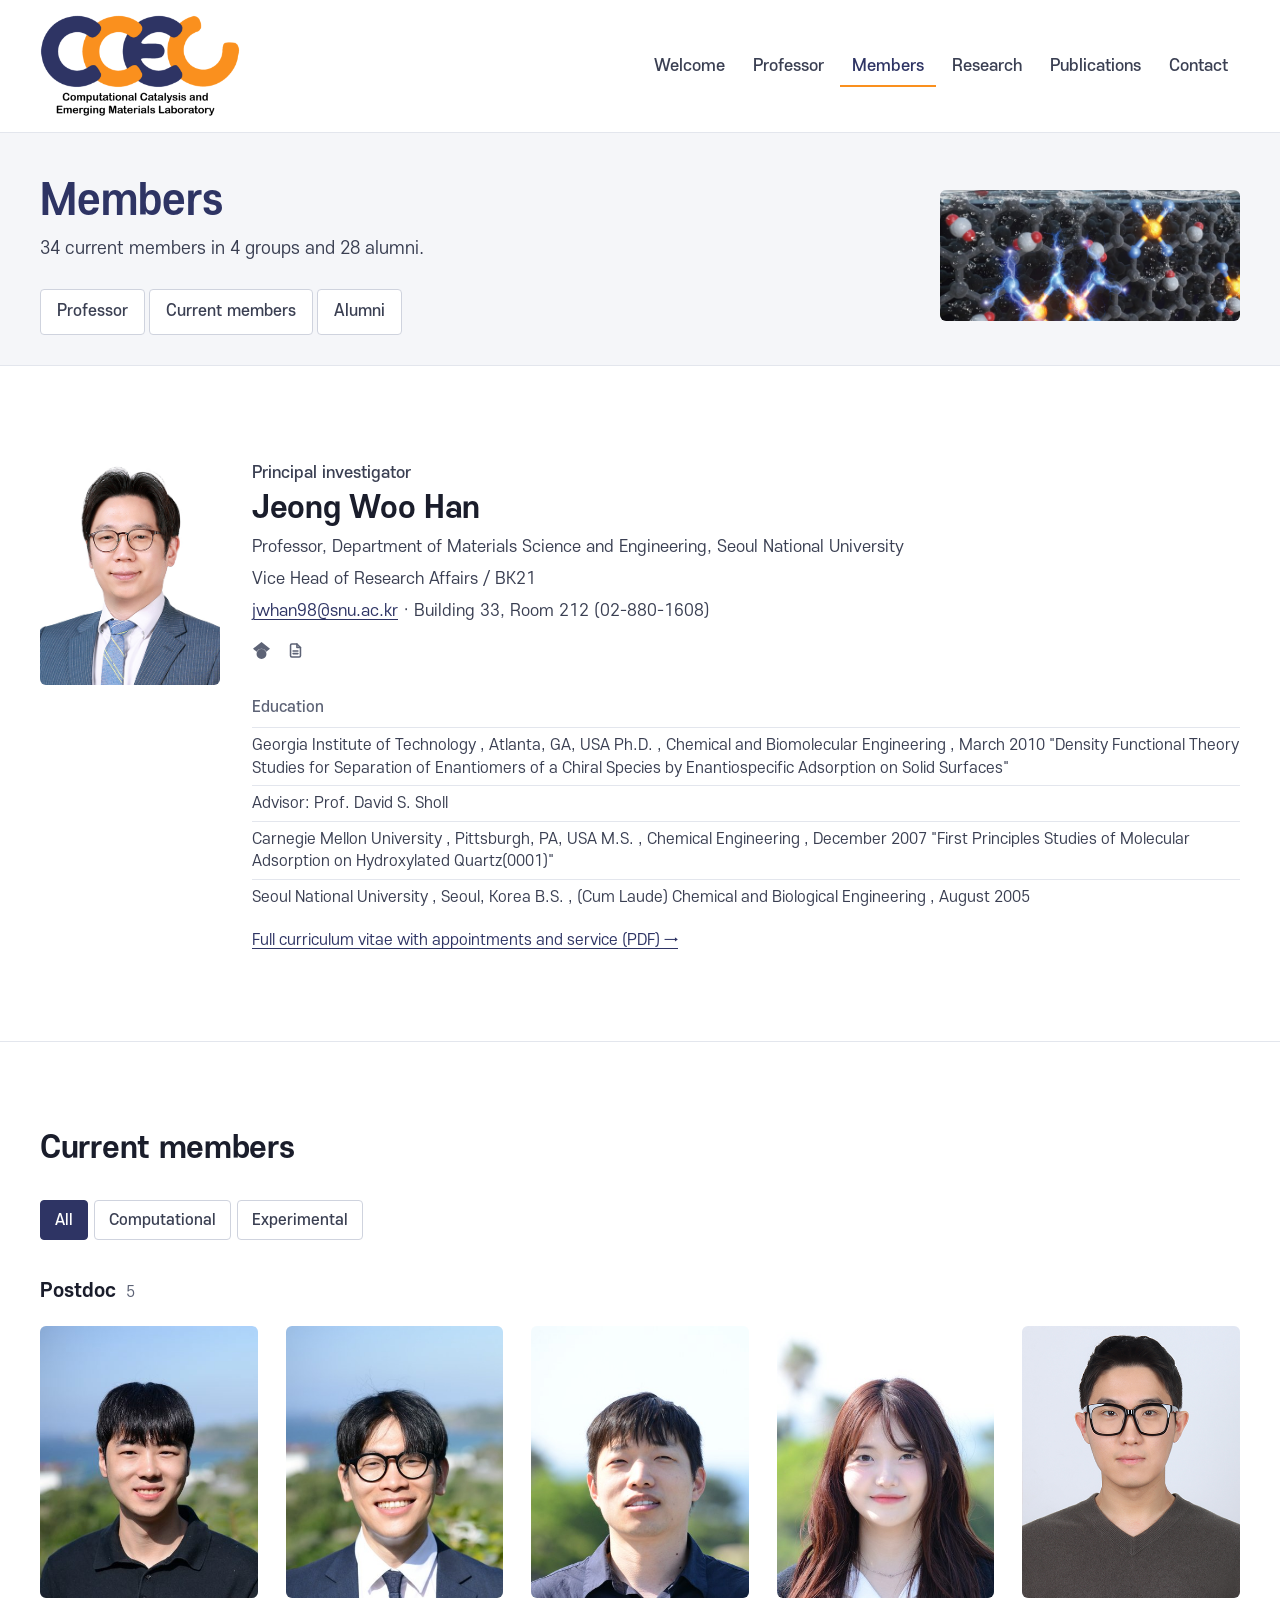
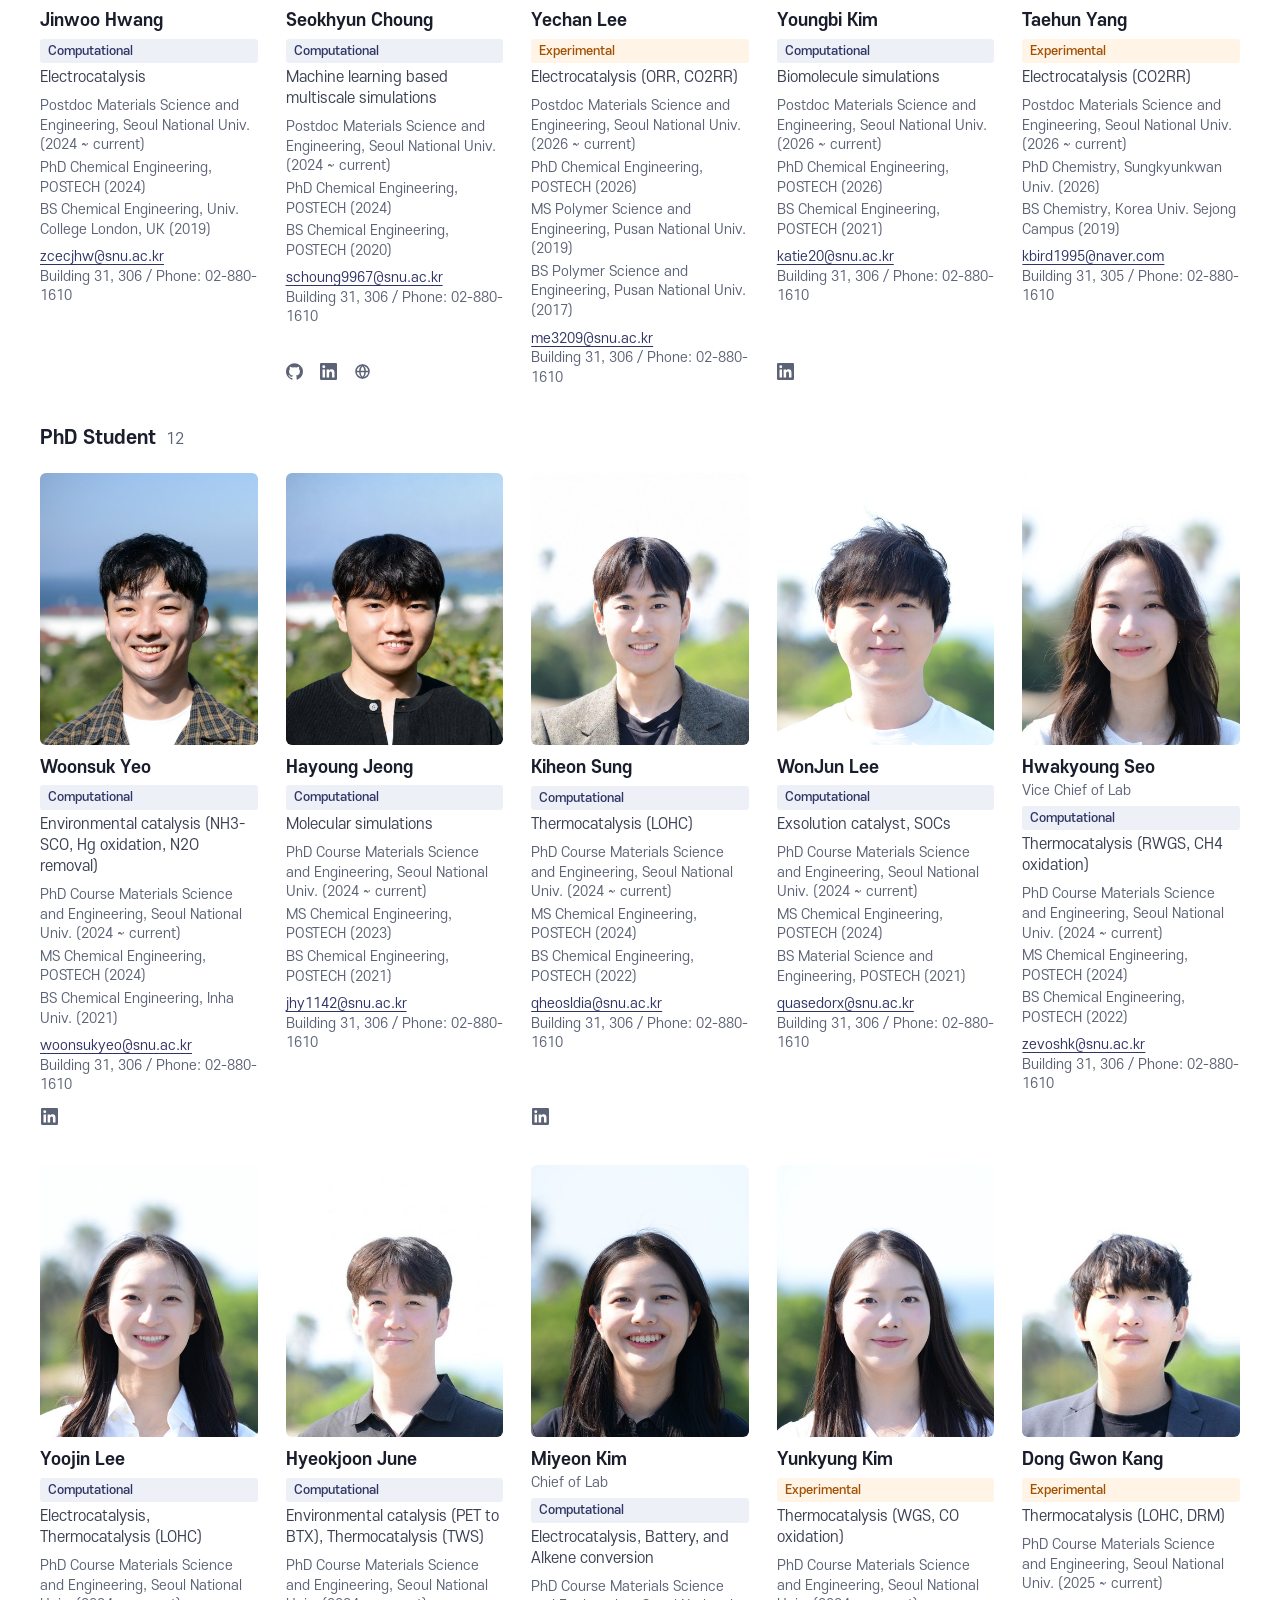
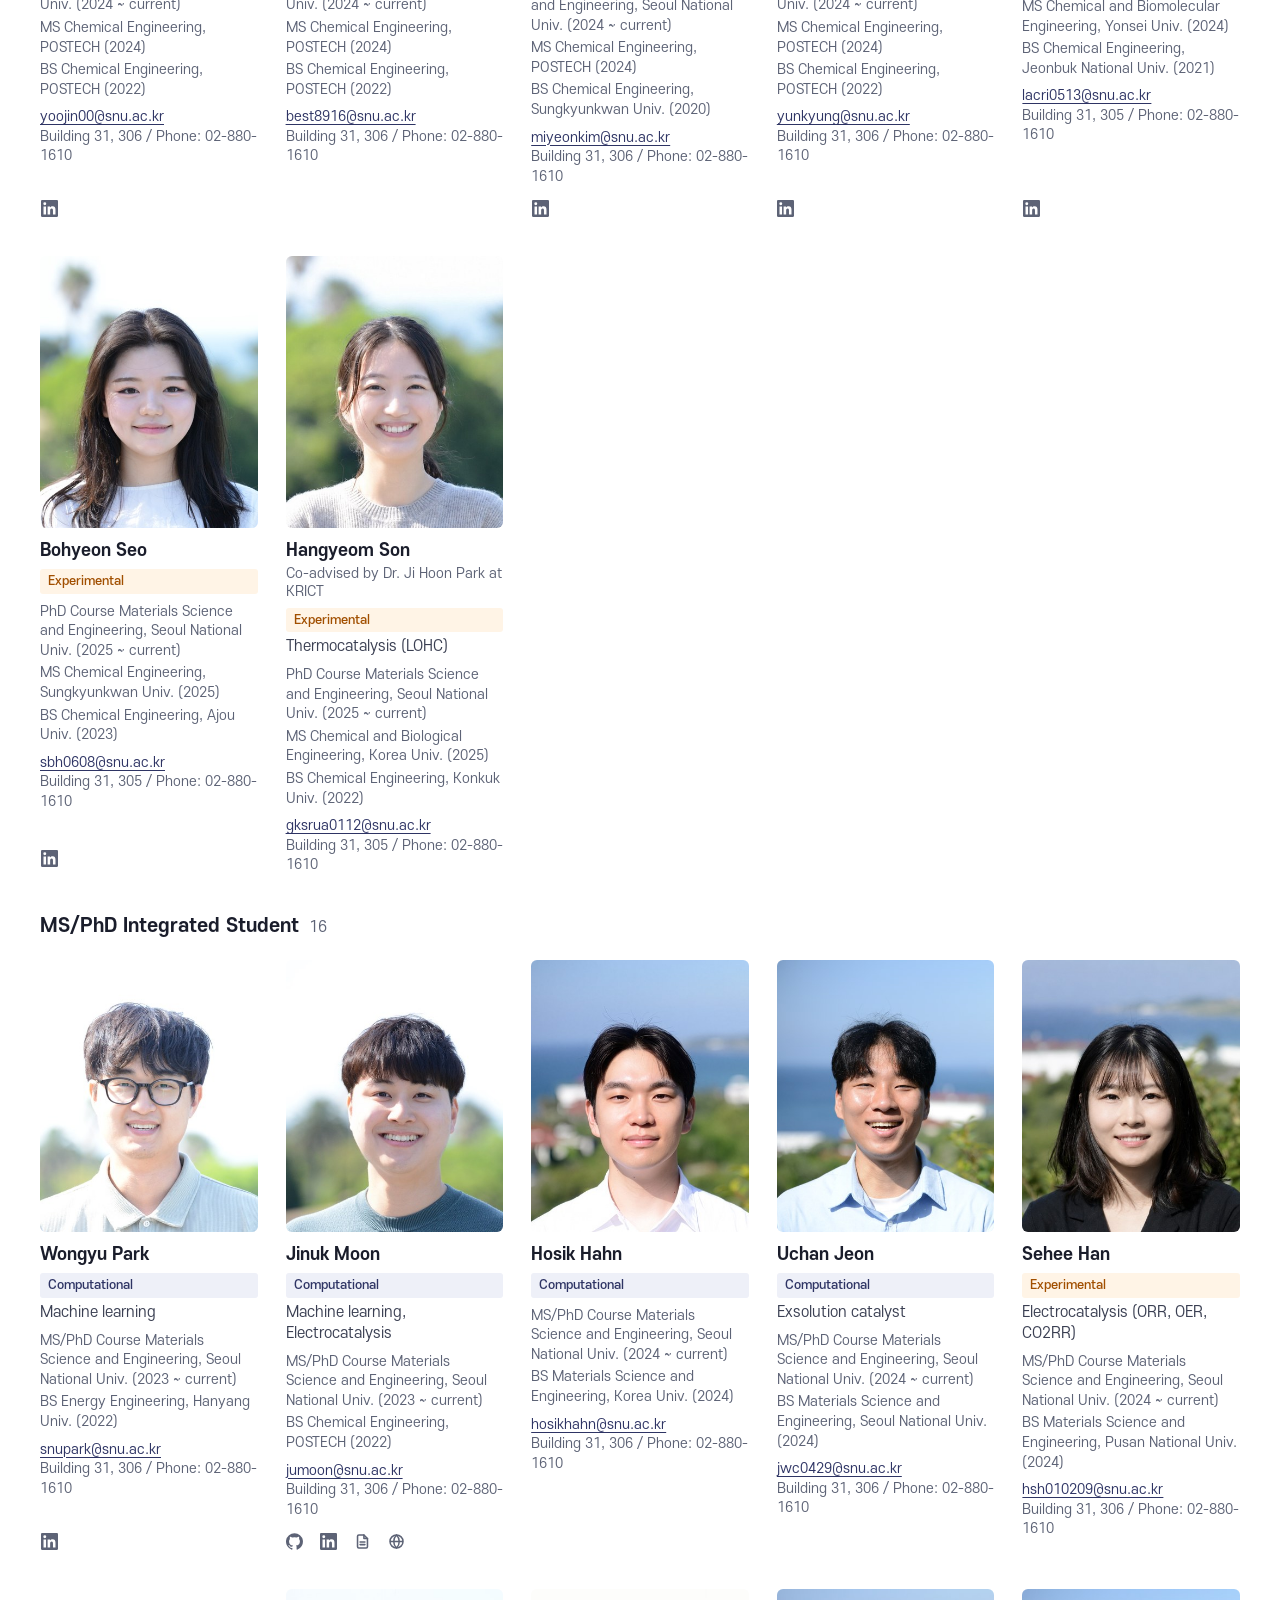
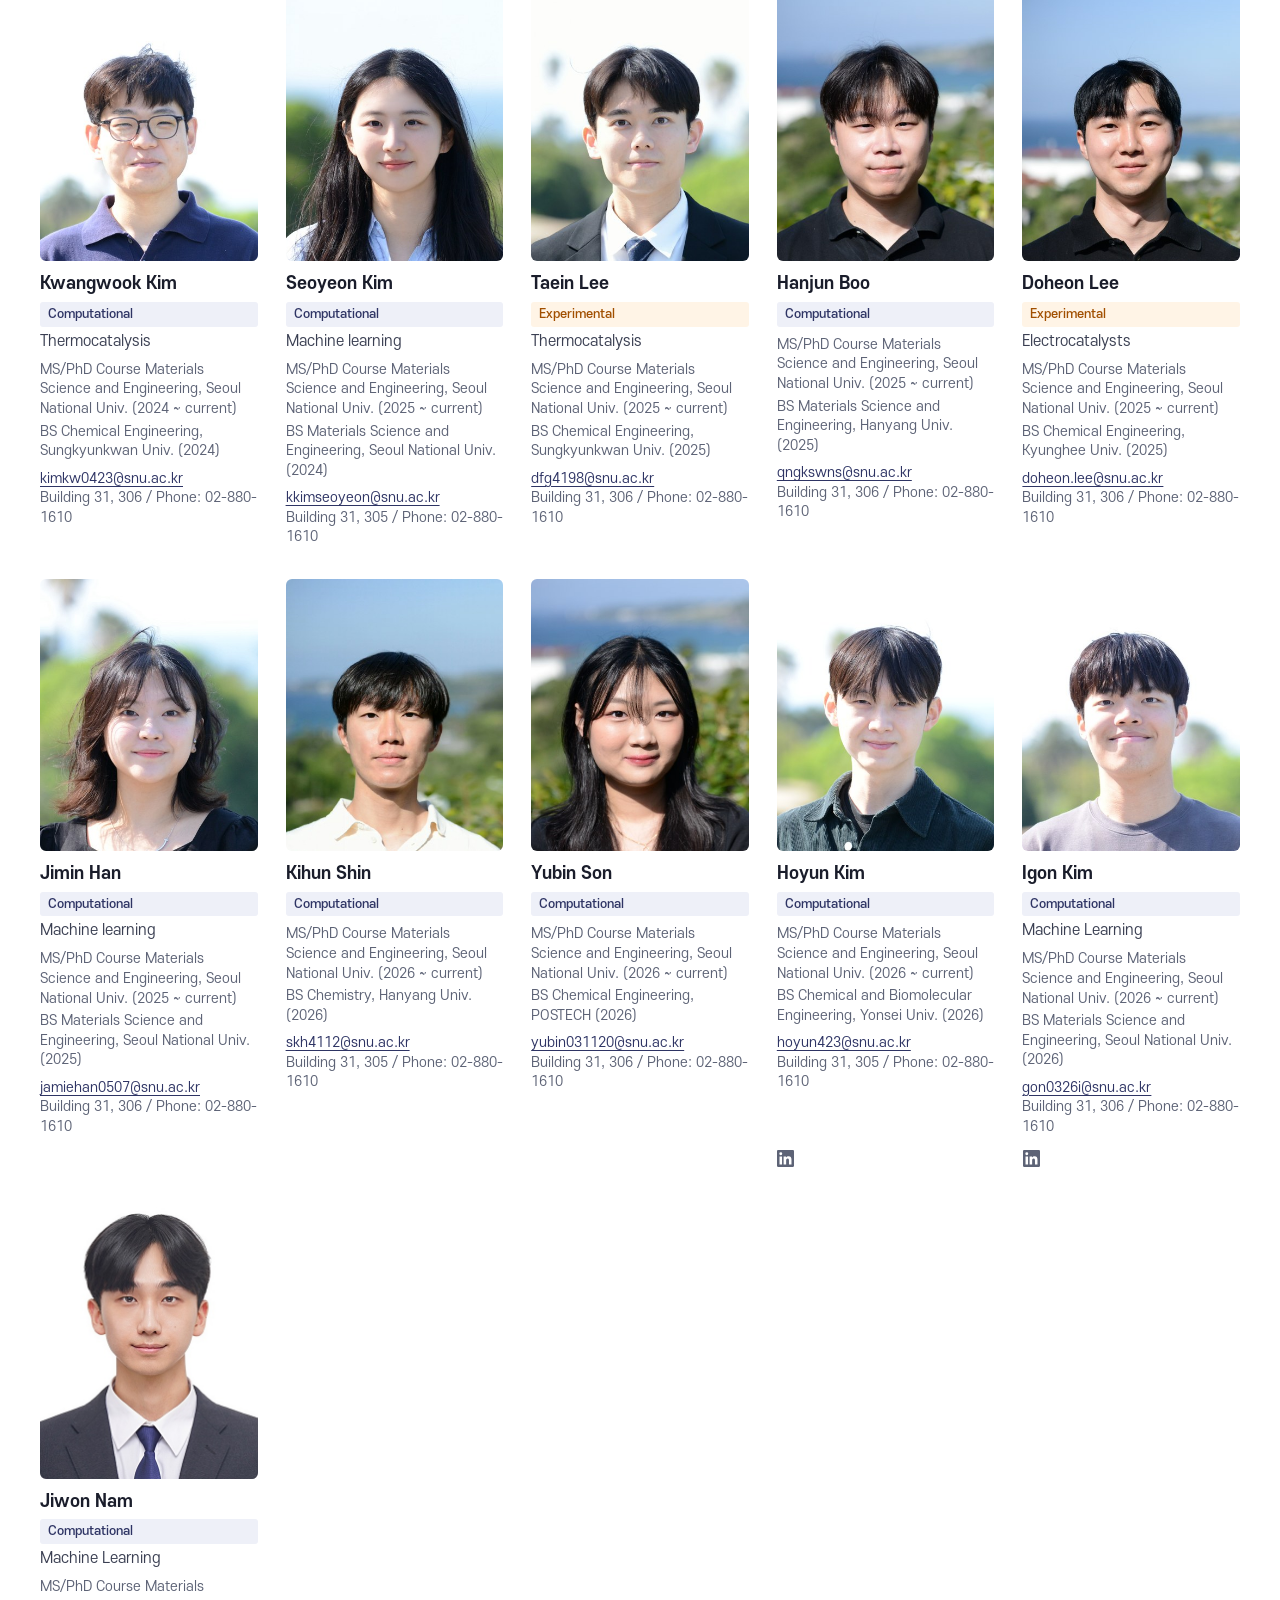
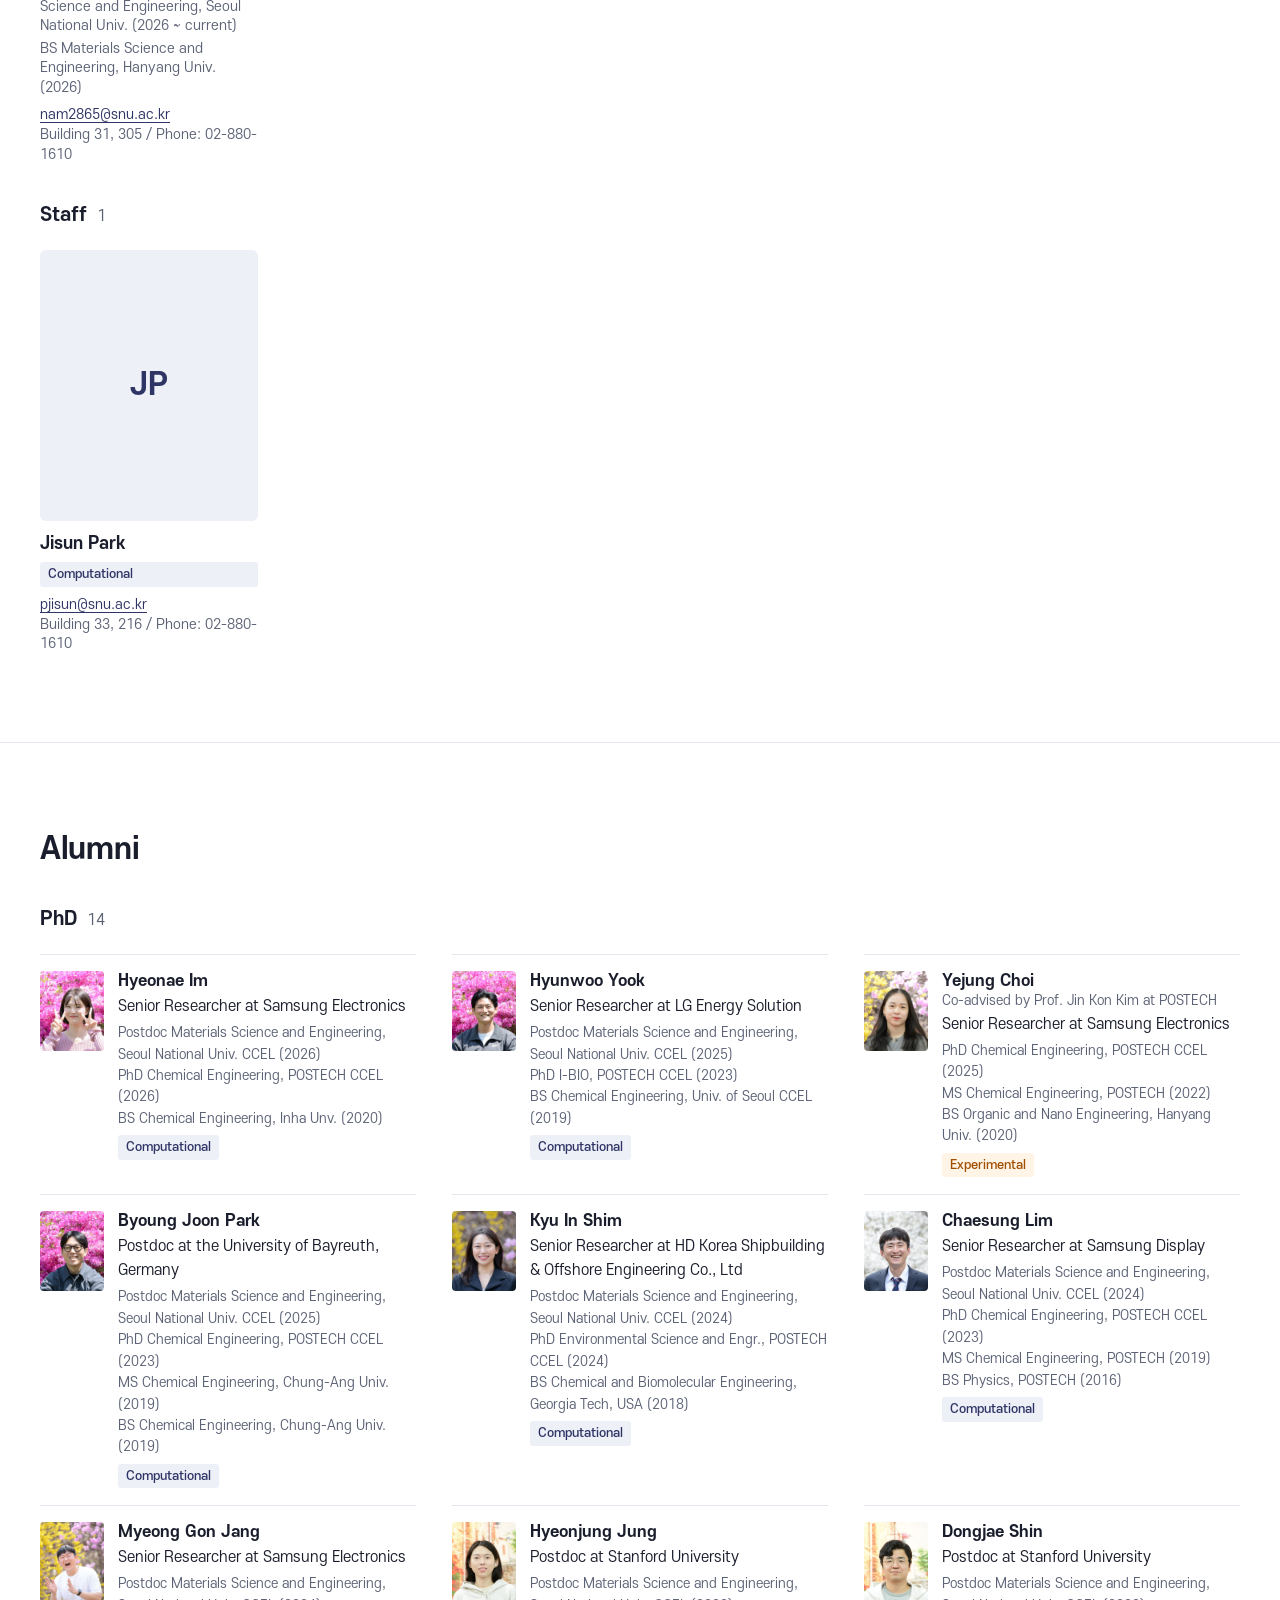
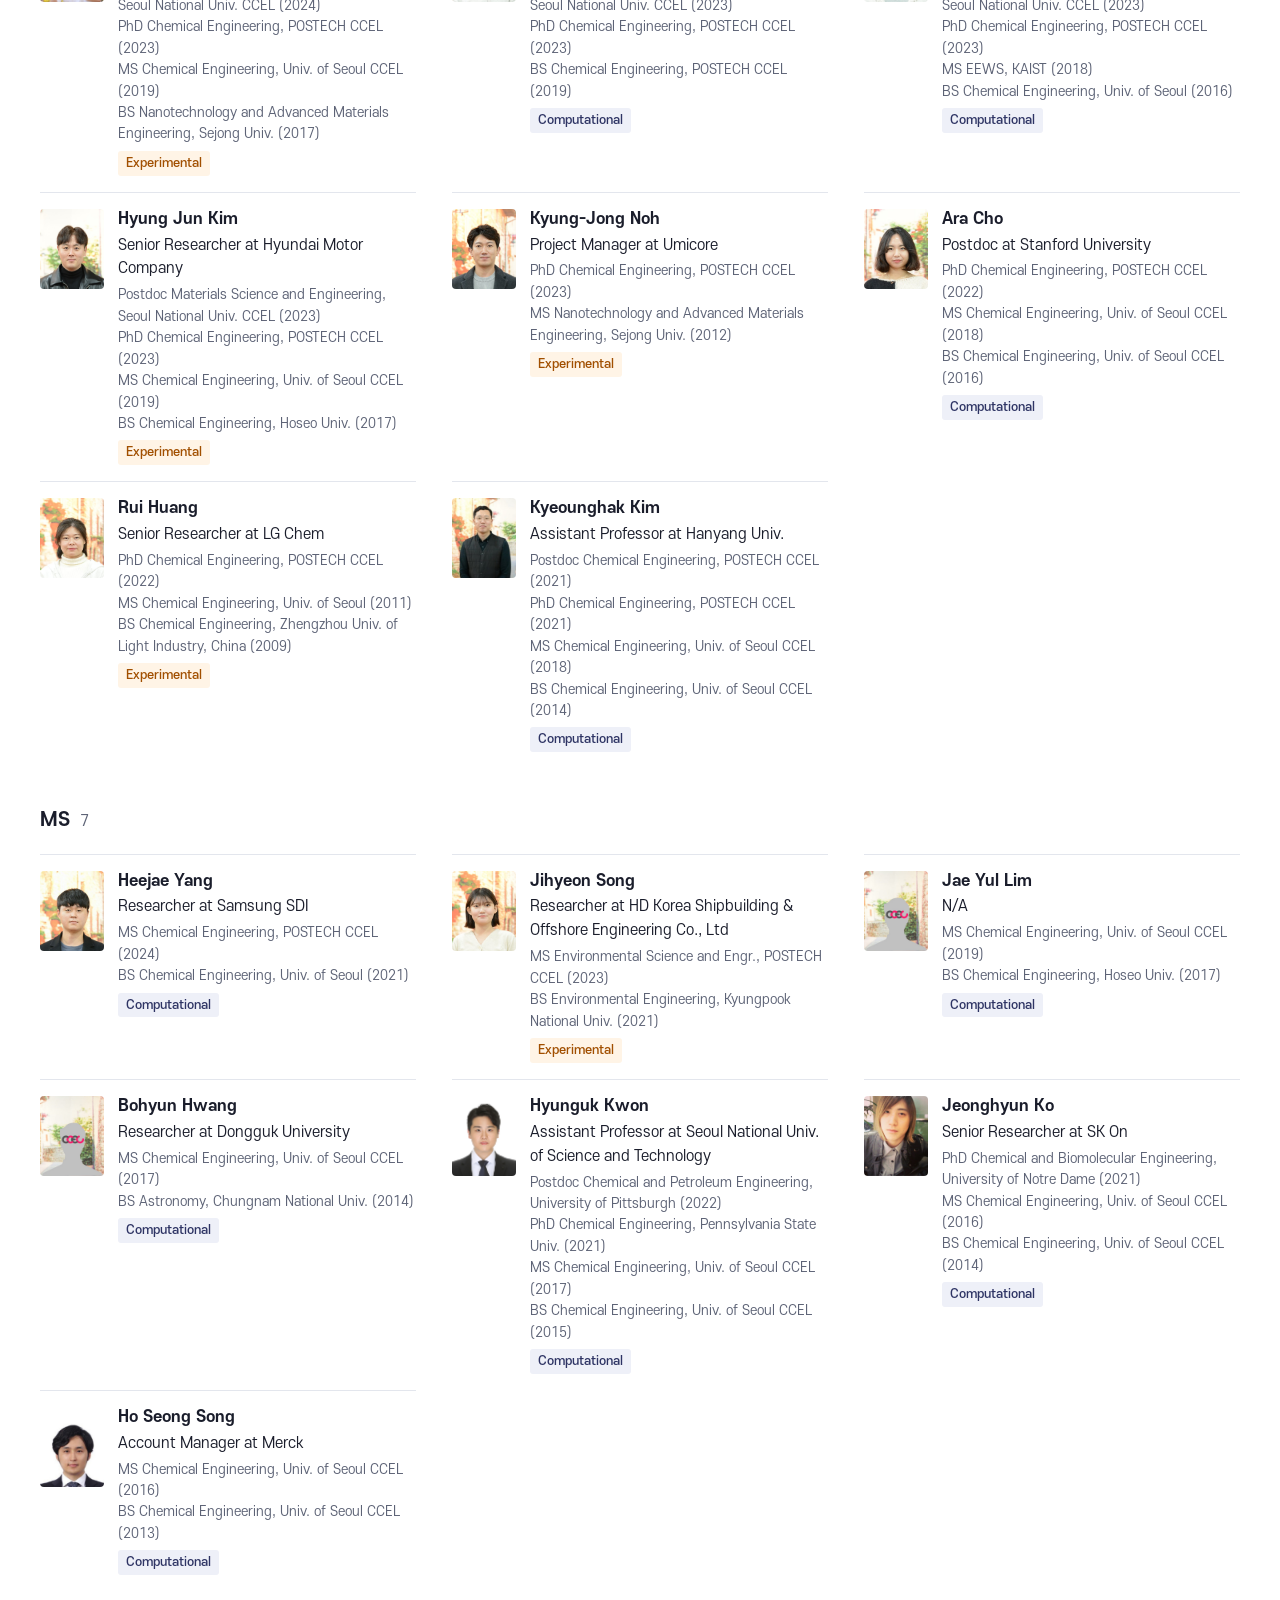
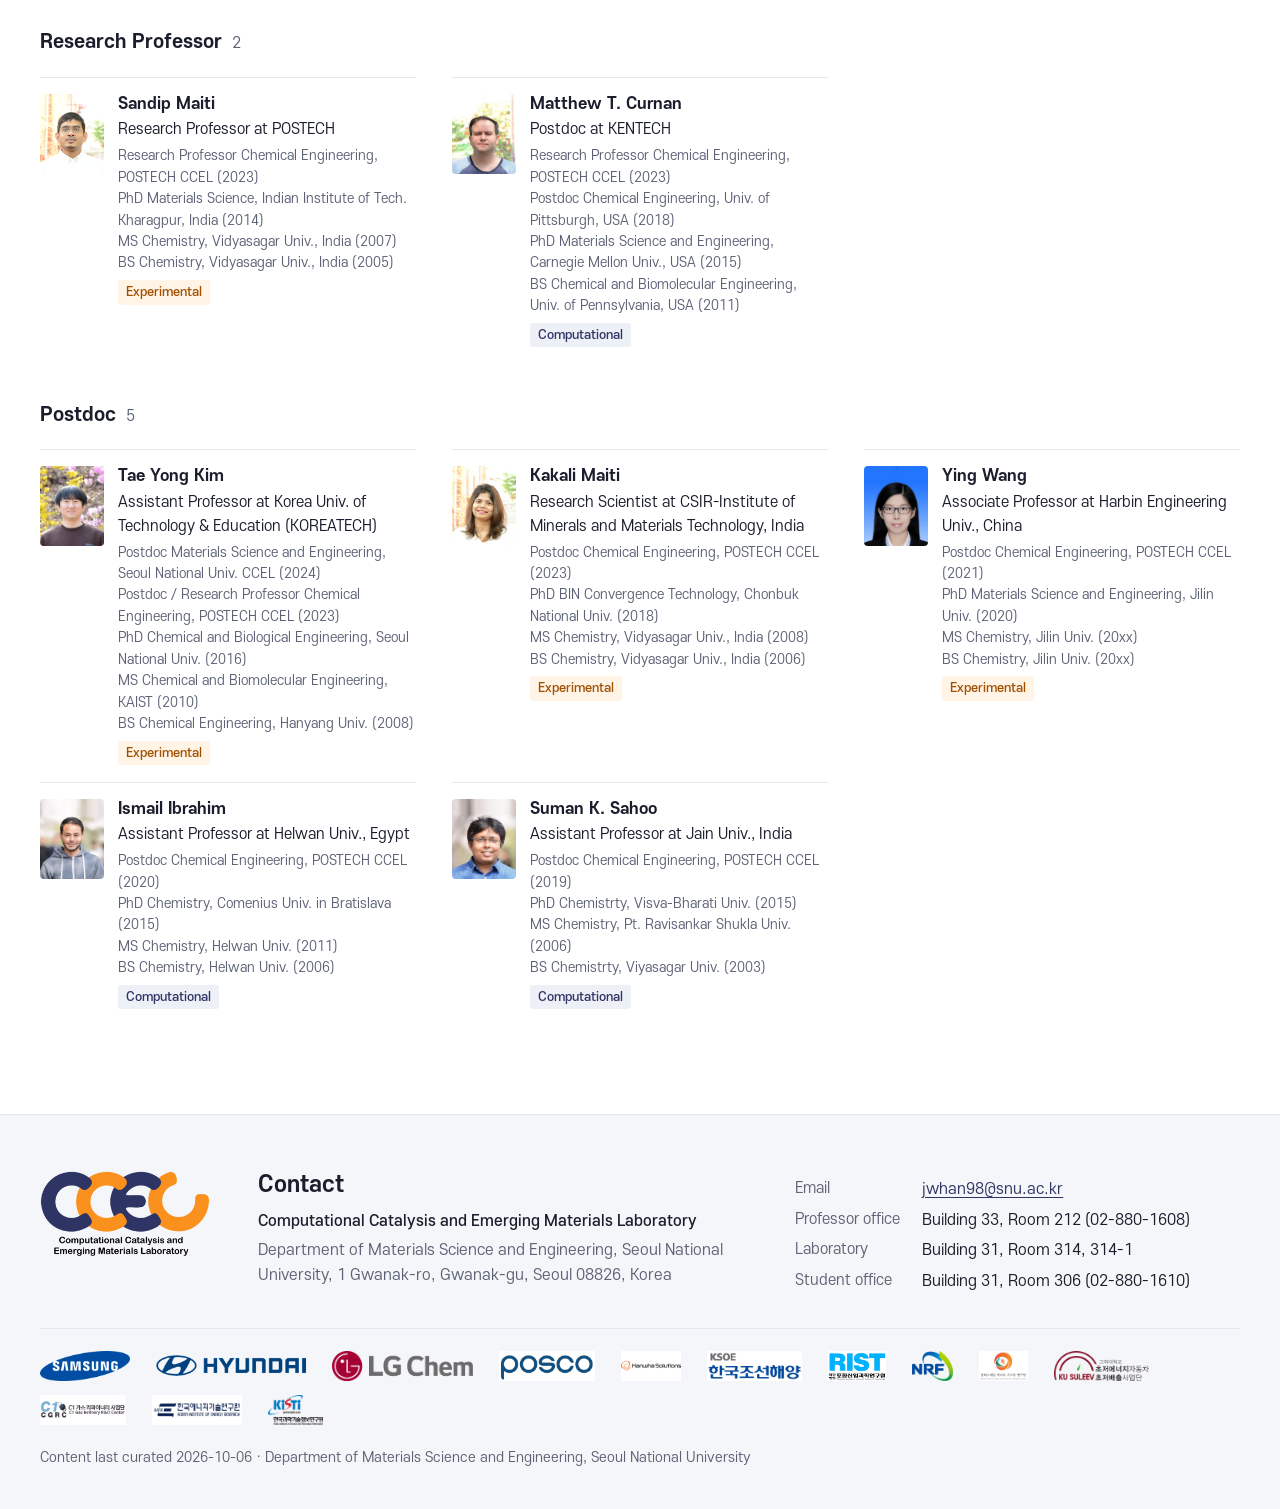
==== commit e48a7e36: "Lean landing page (v5): main page like the current Welcome page; research, highlights and people mov" ====
--- a/members.html
+++ b/members.html
@@ -4,7 +4,7 @@
 <meta name="robots" content="noindex, nofollow">
 <meta charset="utf-8">
 <meta name="viewport" content="width=device-width, initial-scale=1">
-<title>People · CCEL</title>
+<title>Members · CCEL</title>
 <link rel="stylesheet" href="_shared/brand/brand.css">
 <link rel="stylesheet" href="css/site.css">
 </head>
@@ -17,11 +17,11 @@
     <button class="nav-toggle" type="button" aria-expanded="false" aria-controls="site-nav">Menu</button>
     <nav class="site-nav" id="site-nav" aria-label="Main">
       <ul>
-        <li><a href="index.html#research">Research</a></li>
+        <li><a href="index.html">Welcome</a></li>
+        <li><a href="members.html#professor">Professor</a></li>
+        <li><a href="members.html" aria-current="page">Members</a></li>
+        <li><a href="research.html">Research</a></li>
         <li><a href="publications.html">Publications</a></li>
-        <li><a href="members.html" aria-current="page">People</a></li>
-        <li><a href="index.html#news">News</a></li>
-        <li><a href="index.html#join">Join Us</a></li>
         <li><a href="index.html#contact">Contact</a></li>
       </ul>
     </nav>
@@ -40,9 +40,9 @@
   <section class="page-head">
     <div class="wrap page-head-grid">
       <div>
-        <h1>People</h1>
+        <h1>Members</h1>
         <p id="people-summary"></p>
-        <nav class="tabs" aria-label="People sections">
+        <nav class="tabs" aria-label="Members page sections">
           <a href="#professor">Professor</a>
           <a href="#members">Current members</a>
           <a href="#alumni">Alumni</a>
@@ -78,7 +78,7 @@
   </section>
 </main>
 
-<footer class="site-footer"><div class="wrap" id="footer-body"></div></footer>
+<footer class="site-footer" id="contact"><div class="wrap" id="footer-body"></div></footer>
 
 <script src="_shared/content.js"></script>
 <script src="js/common.js"></script>
--- a/css/site.css
+++ b/css/site.css
@@ -104,57 +104,60 @@
   .section-title { font-size: 25px; }
 }
 
-/* ---------- hero (static) ---------- */
+/* ---------- hero (static, short): lab name, identity line, one art-only poster ---------- */
 .hero { padding: 52px 0 64px; }
 .hero h1 { font-size: 46px; line-height: 1.18; font-weight: 700; letter-spacing: -0.015em; color: var(--navy); margin-top: 12px; max-width: 24ch; text-wrap: balance; }
-.hero-grid { display: grid; grid-template-columns: minmax(0, 5fr) minmax(0, 7fr); gap: 56px; margin-top: 36px; align-items: start; }
+.hero-grid { display: grid; grid-template-columns: minmax(0, 5fr) minmax(0, 7fr); gap: 56px; margin-top: 36px; align-items: stretch; }
+.hero-text { display: flex; flex-direction: column; justify-content: center; gap: 30px; }
 .lede { font-size: 20px; line-height: 1.6; color: var(--ink); }
-.hero-meta { margin-top: 22px; font-size: 14px; line-height: 1.4; color: var(--muted); display: flex; flex-wrap: wrap; gap: 10px 32px; }
-.hero-meta b { display: block; color: var(--ink); font-weight: 700; font-size: 22px; line-height: 1.2; }
+.hero-next { align-self: flex-start; font-size: 16px; font-weight: 500; text-decoration: none; padding: 10px 0; border-top: 2px solid var(--orange); }
+.hero-next:hover { text-decoration: underline; }
+.num { font-weight: 700; color: var(--navy); font-variant-numeric: tabular-nums; }
+.hero-fig { position: relative; aspect-ratio: 16 / 9; background: var(--navy-deep); border-radius: var(--radius); overflow: hidden; }
+.hero-fig img { width: 100%; height: 100%; object-fit: cover; }
+@media (max-width: 959.98px) {
+  .hero-grid { grid-template-columns: 1fr; gap: 24px; }
+  .hero-fig { order: -1; }
+}
+@media (max-width: 767.98px) {
+  .hero { padding: 30px 0 40px; }
+  .hero h1 { font-size: 30px; line-height: 1.22; }
+  .lede { font-size: 18px; }
+}
+
+/* ---------- research intro (research.html) ---------- */
+.intro-grid { display: grid; grid-template-columns: minmax(0, 6fr) minmax(0, 5fr); gap: 56px; align-items: start; }
+.intro-text .section-title { margin-bottom: 16px; }
+.intro-text p + p { margin-top: 14px; }
+.intro-text p { color: var(--ink-2); max-width: 68ch; }
+.intro-fig { border: 1px solid var(--line); border-radius: var(--radius); overflow: hidden; background: var(--tint); }
+.intro-fig img { width: 100%; height: auto; aspect-ratio: 3646 / 2240; object-fit: cover; }
+.intro-fig figcaption { font-size: 14px; color: var(--muted); padding: 10px 14px; border-top: 1px solid var(--line); background: var(--paper); }
 .area-index { margin-top: 30px; border-top: 1px solid var(--line); padding-top: 14px; }
 .area-index ol { margin-top: 6px; }
 .area-index a { display: grid; grid-template-columns: 2.6em 1fr; gap: 8px; padding: 7px 0; text-decoration: none; color: var(--ink-2); font-size: 16px; line-height: 1.45; border-bottom: 1px solid var(--line); }
 .area-index li:last-child a { border-bottom: 0; }
 .area-index a:hover { color: var(--navy); }
 .area-index a:hover .ttl { text-decoration: underline; text-underline-offset: 3px; }
-.num { font-weight: 700; color: var(--navy); font-variant-numeric: tabular-nums; }
-.hero-fig { position: relative; aspect-ratio: 16 / 9; background: var(--navy-deep); border-radius: var(--radius); overflow: hidden; }
-.hero-fig img { width: 100%; height: 100%; object-fit: cover; }
-@media (max-width: 959.98px) {
-  .hero-grid { grid-template-columns: 1fr; gap: 28px; }
-  .hero-fig { order: -1; }
-}
-@media (max-width: 767.98px) {
-  .hero { padding: 30px 0 44px; }
-  .hero h1 { font-size: 30px; line-height: 1.22; }
-  .lede { font-size: 18px; }
-}
-
-/* ---------- research intro ---------- */
-.intro-grid { display: grid; grid-template-columns: minmax(0, 6fr) minmax(0, 5fr); gap: 56px; align-items: start; }
-.intro-headline { font-size: 22px; line-height: 1.45; font-weight: 500; color: var(--navy); margin: 14px 0 20px; max-width: 34ch; }
-.intro-text p + p { margin-top: 14px; }
-.intro-text p { color: var(--ink-2); max-width: 68ch; }
-.ko-details { margin-top: 22px; border-top: 1px solid var(--line); padding-top: 12px; }
-.ko-details summary { cursor: pointer; font-size: 15px; font-weight: 500; color: var(--navy); }
-.ko-details p { margin-top: 10px; font-size: 16px; color: var(--ink-2); }
-.intro-fig { border: 1px solid var(--line); border-radius: var(--radius); overflow: hidden; background: var(--tint); }
-.intro-fig img { width: 100%; height: auto; aspect-ratio: 3646 / 2240; object-fit: cover; }
-.intro-fig figcaption { font-size: 14px; color: var(--muted); padding: 10px 14px; border-top: 1px solid var(--line); background: var(--paper); }
 @media (max-width: 959.98px) { .intro-grid { grid-template-columns: 1fr; gap: 28px; } }
 
-/* ---------- research stage ---------- */
-/* split (>=960px): navy figure column pinned left, chapter panels pinned one after another on the right */
-.stage { position: relative; display: grid; grid-template-columns: minmax(0, 40fr) minmax(0, 60fr); border-top: 1px solid var(--line); }
+/* ---------- research stage (landing) ---------- */
+/* split (>=960px): navy figure column pinned left, one short chapter panel at a time pinned on the right.
+   A landing chapter shows only the area visual, its title and one line; the full chapter is on research.html. */
+.research-stage { border-top: 1px solid var(--line); }
+.stage-mhead { display: none; }
+.stage { position: relative; display: grid; grid-template-columns: minmax(0, 1fr) minmax(0, 1fr); }
 .stage-aside { background: var(--navy-deep); color: #fff; position: relative; }
 .stage-pin { position: sticky; top: var(--bar-h); height: calc(100vh - var(--bar-h)); display: flex; flex-direction: column; justify-content: center; align-items: center; gap: 18px; padding: 28px clamp(28px, 4vw, 64px); }
 .stage-pin > * { width: var(--plate-w, 100%); max-width: 100%; }
+.stage-head { display: flex; align-items: baseline; justify-content: space-between; gap: 16px; }
+.stage-title { font-size: 18px; line-height: 1.3; font-weight: 700; color: #fff; }
+.stage-head a { font-size: 15px; font-weight: 500; color: var(--navy-ink); text-decoration: none; white-space: nowrap; }
+.stage-head a:hover { color: #fff; text-decoration: underline; }
 .stage-plate { position: relative; aspect-ratio: var(--plate-ar, 1); border-radius: var(--radius); overflow: hidden; background: #0f1129; box-shadow: 0 0 0 1px rgba(255, 255, 255, .1); }
 .layer { position: absolute; inset: 0; opacity: 0; transition: opacity .45s ease; }
 .layer.is-front { opacity: 1; }
 .layer img, .layer canvas, .ch-fig img, .ch-fig canvas { position: absolute; inset: 0; width: 100%; height: 100%; object-fit: cover; }
-.stage-caption { font-size: 15px; line-height: 1.45; color: var(--navy-ink); min-height: 2.9em; }
-.stage-caption .num { color: var(--orange); margin-right: 10px; }
 
 .chapter-nav ol { display: grid; grid-template-columns: repeat(var(--n, 5), minmax(0, 1fr)); gap: 10px; }
 .chapter-nav a { display: block; text-decoration: none; color: var(--navy-ink); font-size: 15px; font-weight: 500; padding: 4px 0 8px; }
@@ -167,47 +170,26 @@
 
 .chapters { padding: 0 max(var(--pad), calc((100vw - var(--wrap)) / 2)) 0 clamp(36px, 4.5vw, 72px); }
 .chapter { position: relative; }
-.ch-inner { min-height: 120vh; }   /* 5 chapters = 600vh: the pinned span per panel is (120vh - panel height) */
+.ch-inner { min-height: 80vh; }   /* each clip scrubs over 80vh of native scroll */
+/* the last chapter gets the half screen during which the pinned column is being released (stage total 450vh) */
+@media (min-width: 960px) { html:not([data-stage="still"]) .chapter:last-child .ch-inner { min-height: 130vh; } }
 .ch-fig { display: none; }
-.ch-panel { position: sticky; top: calc(var(--bar-h) + 24px); padding: 28px 0 32px; }
-.ch-head { display: flex; align-items: baseline; gap: 14px; }
+.ch-panel { position: sticky; top: calc(var(--bar-h) + 24px); padding: 28px 0 32px; max-width: 34em; }
 .ch-num { font-size: 15px; font-weight: 700; color: var(--orange-ink); white-space: nowrap; }
-.ch-title { font-size: 26px; line-height: 1.28; font-weight: 700; color: var(--navy); margin-top: 6px; letter-spacing: -0.01em; text-wrap: balance; }
-.ch-summary { margin-top: 12px; color: var(--ink-2); max-width: 66ch; font-size: 16.5px; line-height: 1.62; }
-.keywords { display: flex; flex-wrap: wrap; gap: 6px; margin-top: 14px; }
-.keywords li { font-size: 13px; line-height: 1.3; padding: 4px 9px; border: 1px solid var(--line-2); border-radius: 999px; color: var(--ink-2); background: var(--paper); }
-.ch-papers { margin-top: 20px; border-top: 1px solid var(--line); }
-.ch-papers .cite-title { font-size: 16px; }
-.ch-papers .cite-authors, .ch-papers .cite-source { font-size: 14px; }
-.ch-papers > .label { display: block; padding-top: 12px; }
-.ch-more { margin-top: 14px; font-size: 15px; font-weight: 500; }
+.ch-title { font-size: 32px; line-height: 1.25; font-weight: 700; color: var(--navy); margin-top: 8px; letter-spacing: -0.01em; text-wrap: balance; }
+.ch-line { margin-top: 14px; color: var(--ink-2); font-size: 18px; line-height: 1.6; }
+.ch-more { margin-top: 18px; font-size: 15.5px; font-weight: 500; }
 .ch-more a { text-decoration: none; }
 .ch-more a:hover { text-decoration: underline; }
-
-/* short or narrow desktop screens: tighter panels so a chapter still fits beside its figure */
 @media (min-width: 960px) and (max-width: 1199.98px) {
-  .stage { grid-template-columns: minmax(0, 36fr) minmax(0, 64fr); }
-}
-@media (min-width: 960px) and (max-height: 860px), (min-width: 960px) and (max-width: 1199.98px) {
-  .ch-panel { padding: 12px 0 14px; }
-  .ch-num { font-size: 14px; }
-  .ch-title { font-size: 22px; margin-top: 4px; }
-  .ch-summary { font-size: 15px; line-height: 1.55; margin-top: 8px; }
-  .keywords { margin-top: 10px; }
-  .keywords li { font-size: 12px; padding: 3px 8px; }
-  .ch-papers { margin-top: 12px; }
-  .ch-papers > .label { padding-top: 8px; font-size: 13px; }
-  .ch-papers .cite { padding: 9px 0; }
-  .ch-papers .cite-title { font-size: 15px; }
-  .ch-papers .cite-authors, .ch-papers .cite-source { font-size: 13px; }
-  .ch-papers .tags { margin-bottom: 3px; }
-  .ch-more { margin-top: 8px; font-size: 14px; }
-  .stage-pin { gap: 12px; }
+  .ch-title { font-size: 27px; }
+  .ch-line { font-size: 17px; }
 }
 
 /* stacked (<960px): each chapter scrubs its own sequence in its own short sticky figure */
 .stage-mbar { display: none; }
 @media (max-width: 959.98px) {
+  .stage-mhead { display: flex; align-items: baseline; justify-content: space-between; flex-wrap: wrap; gap: 6px 24px; padding-top: 44px; padding-bottom: 20px; }
   .stage { display: block; }
   .stage-aside { display: none; }
   .stage-mbar { display: block; position: sticky; top: var(--bar-h); z-index: 6; height: var(--mbar-h); background: var(--navy-deep); padding: 0 var(--pad); }
@@ -217,25 +199,30 @@
   .stage-mbar .chapter-nav .track { margin-top: 5px; }
   .chapters { padding: 0; }
   .chapter { scroll-margin-top: calc(var(--mbar-h) - 12px); }
-  .ch-inner { min-height: 0; padding-bottom: 36px; }
+  .ch-inner { min-height: 0; padding-bottom: 40px; }
   .chapter + .chapter { border-top: 1px solid var(--line); }
   .ch-fig { display: block; position: sticky; top: calc(var(--bar-h) + var(--mbar-h)); z-index: 4; height: min(62vw, 34vh); background: var(--navy-deep); overflow: hidden; }
-  .ch-panel { position: static; padding: 26px var(--pad) 0; }
-  .ch-title { font-size: 24px; }
-}
-
-/* reduced motion: no scrub, no pinning; posters as still figures, content laid out normally */
+  .ch-panel { position: static; padding: 24px var(--pad) 0; max-width: none; }
+  .ch-title { font-size: 24px; margin-top: 4px; }
+  .ch-line { font-size: 16.5px; margin-top: 10px; }
+  .ch-more { margin-top: 12px; }
+}
+
+/* reduced motion: no scrub, no pinning; small poster beside each chapter's title and line */
+html[data-stage="still"] .stage-mhead { display: flex; align-items: baseline; justify-content: space-between; flex-wrap: wrap; gap: 6px 24px; padding-top: 56px; padding-bottom: 8px; }
 html[data-stage="still"] .stage { display: block; }
 html[data-stage="still"] .stage-aside, html[data-stage="still"] .stage-mbar { display: none; }
-html[data-stage="still"] .chapters { padding: 0; }
-html[data-stage="still"] .chapter { padding: 48px 0; scroll-margin-top: 0; }
-html[data-stage="still"] .chapter + .chapter { border-top: 1px solid var(--line); }
-html[data-stage="still"] .ch-inner { min-height: 0; padding-bottom: 0; max-width: calc(var(--wrap) + 2 * var(--pad)); margin: 0 auto; padding: 0 var(--pad); display: grid; grid-template-columns: minmax(0, 5fr) minmax(0, 7fr); gap: 48px; align-items: start; }
+html[data-stage="still"] .chapters { padding: 0 0 40px; }
+html[data-stage="still"] .chapter { padding: 24px 0; scroll-margin-top: 0; }
+html[data-stage="still"] .chapter + .chapter { border-top: 0; }
+html[data-stage="still"] .ch-inner { min-height: 0; padding-bottom: 0; max-width: calc(var(--wrap) + 2 * var(--pad)); margin: 0 auto; padding: 0 var(--pad); display: grid; grid-template-columns: 220px minmax(0, 1fr); gap: 36px; align-items: center; }
 html[data-stage="still"] .ch-fig { display: block; position: relative; top: auto; height: auto; aspect-ratio: var(--plate-ar, 1); border-radius: var(--radius); background: var(--navy-deep); overflow: hidden; }
 html[data-stage="still"] .ch-fig canvas { display: none; }
-html[data-stage="still"] .ch-panel { position: static; padding: 0; }
-@media (max-width: 959.98px) {
-  html[data-stage="still"] .ch-inner { grid-template-columns: 1fr; gap: 20px; }
+html[data-stage="still"] .ch-panel { position: static; padding: 0; max-width: 40em; }
+html[data-stage="still"] .ch-title { font-size: 26px; }
+@media (max-width: 599.98px) {
+  html[data-stage="still"] .ch-inner { grid-template-columns: 1fr; gap: 16px; }
+  html[data-stage="still"] .ch-fig { max-width: 260px; }
 }
 @media (prefers-reduced-motion: reduce) {
   .layer, .bar, .bar.is-on { transition: none; }
@@ -260,7 +247,22 @@
 .tag.status { background: #fff7ee; color: var(--orange-ink); border-color: #f4d9bb; }
 .prov { font-size: 12px; color: var(--muted); border-bottom: 1px dotted var(--muted); cursor: help; margin-left: 2px; }
 
-/* ---------- selected publications (landing) ---------- */
+/* ---------- selected publications ---------- */
+/* landing: compact list (area tag, title, one journal line with the DOI), as on the current Welcome page */
+.sel-list { display: grid; grid-template-columns: repeat(2, minmax(0, 1fr)); gap: 0 56px; counter-reset: sel; }
+.sel-list > li { display: grid; grid-template-columns: 2.2em minmax(0, 1fr); column-gap: 8px; align-items: start; padding: 18px 0 20px; border-top: 1px solid var(--line); }
+.sel-list > li::before { counter-increment: sel; content: counter(sel, decimal-leading-zero); font-size: 15px; line-height: 1.6; font-weight: 700; color: var(--orange-ink); }
+.sel-body { min-width: 0; }
+.sel-list .tags { display: flex; margin-bottom: 6px; }
+.sel-title { font-size: 16.5px; line-height: 1.45; font-weight: 500; }
+.sel-title a { color: var(--ink); text-decoration: none; }
+.sel-title a:hover { color: var(--navy); text-decoration: underline; }
+.sel-src { margin-top: 5px; font-size: 14.5px; line-height: 1.5; color: var(--muted); }
+.sel-src a { overflow-wrap: anywhere; }
+.sel-src .jr { color: var(--ink); font-weight: 500; }
+@media (max-width: 899.98px) { .sel-list { grid-template-columns: 1fr; } }
+
+/* publications.html "Selected" view: full citations */
 .pin-list { display: grid; grid-template-columns: repeat(2, minmax(0, 1fr)); gap: 0 48px; counter-reset: pin; }
 .pin-list > li { display: grid; grid-template-columns: 2.2em minmax(0, 1fr); gap: 8px; padding: 18px 0; border-top: 1px solid var(--line); }
 .pin-list > li::before { counter-increment: pin; content: counter(pin, decimal-leading-zero); font-size: 15px; font-weight: 700; color: var(--orange-ink); padding-top: 2px; }
@@ -273,7 +275,7 @@
 .rules p { margin-top: 8px; max-width: 90ch; }
 @media (max-width: 899.98px) { .pin-list { grid-template-columns: 1fr; } }
 
-/* ---------- recent highlights (cover cards) ---------- */
+/* ---------- recent highlights (cover cards, publications.html Selected view) ---------- */
 .hl-grid { display: grid; grid-template-columns: repeat(2, minmax(0, 1fr)); gap: 36px 48px; }
 .hl-card { display: grid; grid-template-columns: 120px minmax(0, 1fr); gap: 20px; align-items: start; }
 .hl-card .cite { padding: 0; border: 0; }
@@ -306,8 +308,6 @@
 .link-icons svg { display: block; width: 17px; height: 17px; }
 .link-icons a:hover, .link-icons a:focus-visible { color: var(--orange-ink); background: #fff4e6; }
 .link-icons a:focus-visible { outline: 2px solid var(--orange-ink); outline-offset: 1px; }
-.group-summary { margin: 28px 0 22px; display: flex; flex-wrap: wrap; gap: 6px 22px; font-size: 15.5px; color: var(--muted); }
-.group-summary b { color: var(--ink); }
 .subhead { font-size: 19px; font-weight: 700; color: var(--ink); margin: 36px 0 18px; display: flex; align-items: baseline; gap: 10px; }
 .subhead .count { font-size: 15px; font-weight: 400; color: var(--muted); }
 @media (max-width: 599.98px) {
@@ -316,36 +316,50 @@
   .people-grid { grid-template-columns: repeat(2, minmax(0, 1fr)); gap: 24px 14px; }
 }
 
-/* ---------- news / join / contact ---------- */
+/* ---------- news | open position, about ---------- */
 .two-col { display: grid; grid-template-columns: minmax(0, 1fr) minmax(0, 1fr); gap: 56px; }
+.two-col .section-title { margin-bottom: 22px; }
 .news-list li { padding: 14px 0 14px 22px; border-top: 1px solid var(--line); position: relative; color: var(--ink-2); }
 .news-list li::before { content: ""; position: absolute; left: 2px; top: 25px; width: 8px; height: 8px; border-radius: 50%; background: var(--orange); }
 .news-list time { display: block; font-size: 14px; color: var(--muted); }
 .join-box { background: var(--tint); border: 1px solid var(--line); border-radius: var(--radius); padding: 28px 30px; }
 .join-box p { color: var(--ink-2); }
 .join-box .mail { margin-top: 18px; font-weight: 500; }
-.contact-list { display: grid; grid-template-columns: max-content minmax(0, 1fr); gap: 10px 28px; }
-.contact-list dt { font-size: 15px; color: var(--muted); }
-.contact-list dd { color: var(--ink); }
-@media (max-width: 899.98px) { .two-col { grid-template-columns: 1fr; gap: 44px; } }
-@media (max-width: 599.98px) { .contact-list { grid-template-columns: 1fr; gap: 2px; } .contact-list dd { margin-bottom: 10px; } .join-box { padding: 22px 20px; } }
-
-/* ---------- footer ---------- */
-.site-footer { background: var(--tint); border-top: 1px solid var(--line); padding: 48px 0 40px; font-size: 15px; color: var(--muted); }
-.foot-grid { display: grid; grid-template-columns: auto minmax(0, 1fr); gap: 32px; align-items: start; }
+.about-grid { display: grid; grid-template-columns: minmax(0, 5fr) minmax(0, 7fr); gap: 56px; align-items: start; }
+.about-name { margin-top: 16px; font-weight: 500; color: var(--navy); }
+.about-affil { margin-top: 4px; font-size: 15.5px; color: var(--muted); }
+.about-more { margin-top: 18px; font-size: 16px; font-weight: 500; }
+.about-ko { color: var(--ink-2); font-size: 17px; line-height: 1.85; max-width: 44em; }
+@media (max-width: 899.98px) { .two-col, .about-grid { grid-template-columns: 1fr; gap: 44px; } .about-grid { gap: 18px; } }
+@media (max-width: 599.98px) { .join-box { padding: 22px 20px; } }
+
+/* ---------- footer = contact (index.html#contact) ---------- */
+.site-footer { background: var(--tint); border-top: 1px solid var(--line); padding: 56px 0 40px; font-size: 15px; color: var(--muted); }
+.foot-grid { display: grid; grid-template-columns: auto minmax(0, 1.1fr) minmax(0, 1fr); gap: 24px 48px; align-items: start; }
 .foot-grid .ccel-logo { width: 170px; }
+.foot-title { font-size: 22px; line-height: 1.3; font-weight: 700; color: var(--ink); margin-bottom: 10px; }
 .foot-grid p + p { margin-top: 4px; }
 .foot-name { color: var(--ink); font-weight: 500; }
-.sponsors { display: flex; flex-wrap: wrap; align-items: center; gap: 14px 26px; margin-top: 30px; padding-top: 22px; border-top: 1px solid var(--line); }
+.contact-list { display: grid; grid-template-columns: max-content minmax(0, 1fr); gap: 6px 22px; padding-top: 6px; }
+.contact-list dt { font-size: 14.5px; color: var(--muted); }
+.contact-list dd { color: var(--ink); }
+.sponsors { display: flex; flex-wrap: wrap; align-items: center; gap: 14px 26px; margin-top: 34px; padding-top: 22px; border-top: 1px solid var(--line); }
 .sponsors img { height: 30px; width: auto; max-width: 150px; object-fit: contain; }
 .foot-small { margin-top: 22px; font-size: 13.5px; }
-@media (max-width: 599.98px) { .foot-grid { grid-template-columns: 1fr; gap: 18px; } .sponsors img { height: 24px; max-width: 120px; } }
+@media (max-width: 1099.98px) { .foot-grid { grid-template-columns: auto minmax(0, 1fr); } .contact-list { grid-column: 2; } }
+@media (max-width: 599.98px) {
+  .foot-grid { grid-template-columns: 1fr; gap: 18px; }
+  .contact-list { grid-column: auto; grid-template-columns: 1fr; gap: 0; }
+  .contact-list dd { margin-bottom: 10px; }
+  .sponsors img { height: 24px; max-width: 120px; }
+}
 
 /* ---------- inner pages ---------- */
 .page-head { padding: 44px 0 30px; border-bottom: 1px solid var(--line); background: linear-gradient(var(--tint), var(--tint)) no-repeat; }
 .page-head-grid { display: grid; grid-template-columns: minmax(0, 1fr) 300px; gap: 40px; align-items: center; }
 .page-head h1 { font-size: 40px; line-height: 1.2; color: var(--navy); font-weight: 700; }
 .page-head p { margin-top: 10px; color: var(--ink-2); }
+.page-head .page-head-lede { font-size: 20px; line-height: 1.5; font-weight: 500; color: var(--navy); max-width: 36ch; margin-top: 12px; }
 .page-head .strip { aspect-ratio: 16 / 7; border-radius: var(--radius); overflow: hidden; background: var(--navy-deep); }
 .page-head .strip img { width: 100%; height: 100%; object-fit: cover; }
 .tabs { display: flex; gap: 4px; flex-wrap: wrap; margin-top: 26px; }
@@ -404,3 +418,32 @@
 .prof-cv h4 { font-size: 15px; color: var(--muted); font-weight: 500; margin-top: 10px; }
 .prof-cv li { font-size: 15px; color: var(--ink-2); padding: 6px 0; border-top: 1px solid var(--line); line-height: 1.5; }
 @media (max-width: 599.98px) { .alumni-list { grid-template-columns: 1fr; } }
+
+/* research page: five areas, still figures, a sticky I-V bar under the compact header */
+.areas { border-top: 1px solid var(--line); }
+.area-bar { position: sticky; top: var(--bar-h); z-index: 6; height: var(--mbar-h); background: var(--navy-deep); }
+.area-bar .wrap { height: 100%; display: flex; align-items: center; }
+.area-bar .chapter-nav { width: 100%; }
+.area-bar .chapter-nav ol { gap: 14px; }
+.area-bar .chapter-nav a { padding: 6px 0 4px; font-size: 14.5px; }
+.area-bar .chapter-nav .track { margin-top: 5px; }
+.area-row { padding: 64px 0; scroll-margin-top: 4px; }
+.area-row + .area-row { border-top: 1px solid var(--line); }
+.area-grid { display: grid; grid-template-columns: minmax(0, 5fr) minmax(0, 7fr); gap: 56px; align-items: start; }
+.area-fig { position: sticky; top: calc(var(--bar-h) + var(--mbar-h) + 28px); border-radius: var(--radius); overflow: hidden; background: var(--navy-deep); aspect-ratio: 1; }
+.area-fig img { width: 100%; height: 100%; object-fit: cover; }
+.area-title { font-size: 30px; line-height: 1.25; font-weight: 700; color: var(--navy); margin-top: 6px; letter-spacing: -0.01em; text-wrap: balance; }
+.area-summary { margin-top: 14px; color: var(--ink-2); max-width: 66ch; }
+.keywords { display: flex; flex-wrap: wrap; gap: 6px; margin-top: 16px; }
+.keywords li { font-size: 13px; line-height: 1.3; padding: 4px 9px; border: 1px solid var(--line-2); border-radius: 999px; color: var(--ink-2); background: var(--paper); }
+.area-papers { margin-top: 24px; border-top: 1px solid var(--line); }
+.area-papers > .label { display: block; padding-top: 14px; }
+.area-papers .cite:last-child { border-bottom: 1px solid var(--line); }
+.area-row .ch-more { margin-top: 16px; }
+@media (max-width: 959.98px) {
+  .area-row { padding: 44px 0; }
+  .area-grid { grid-template-columns: 1fr; gap: 24px; }
+  .area-fig { position: relative; top: auto; max-width: 420px; }
+  .area-title { font-size: 24px; }
+  .area-bar .chapter-nav ol { gap: 8px; }
+}
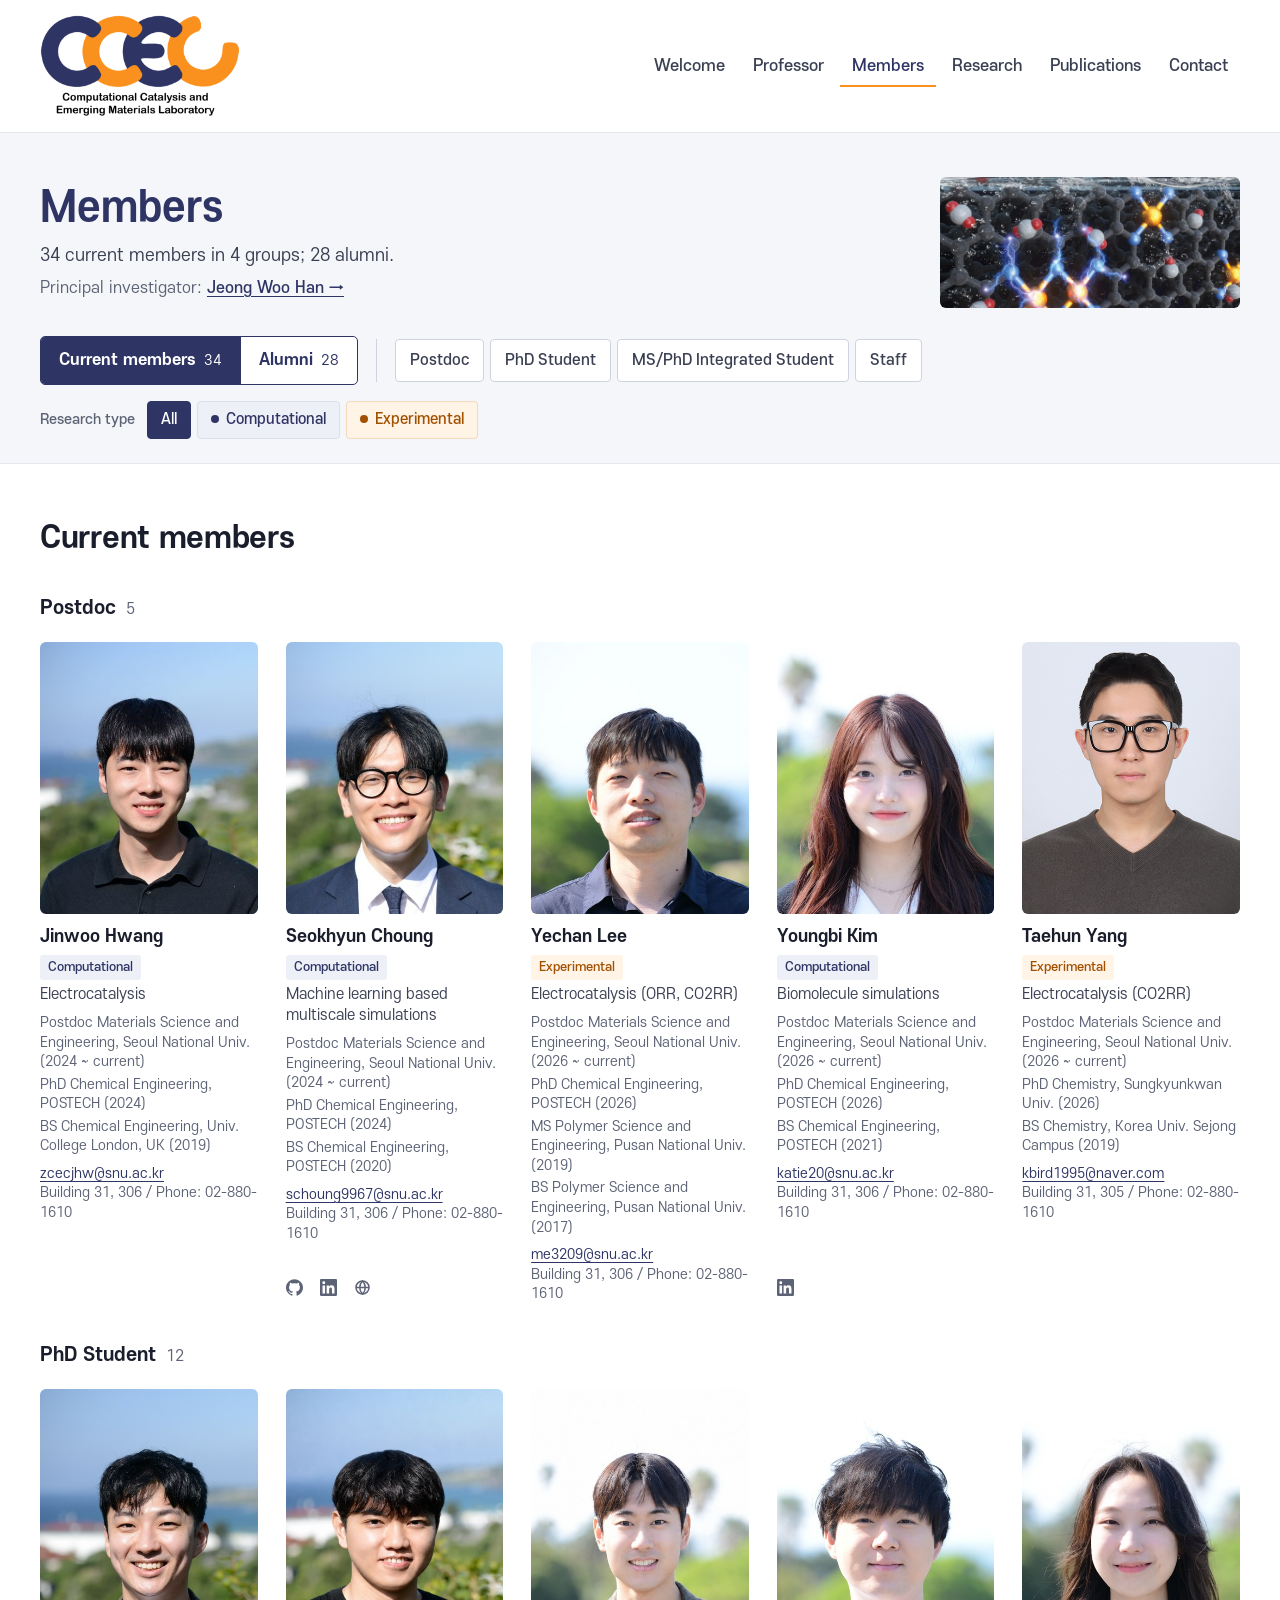
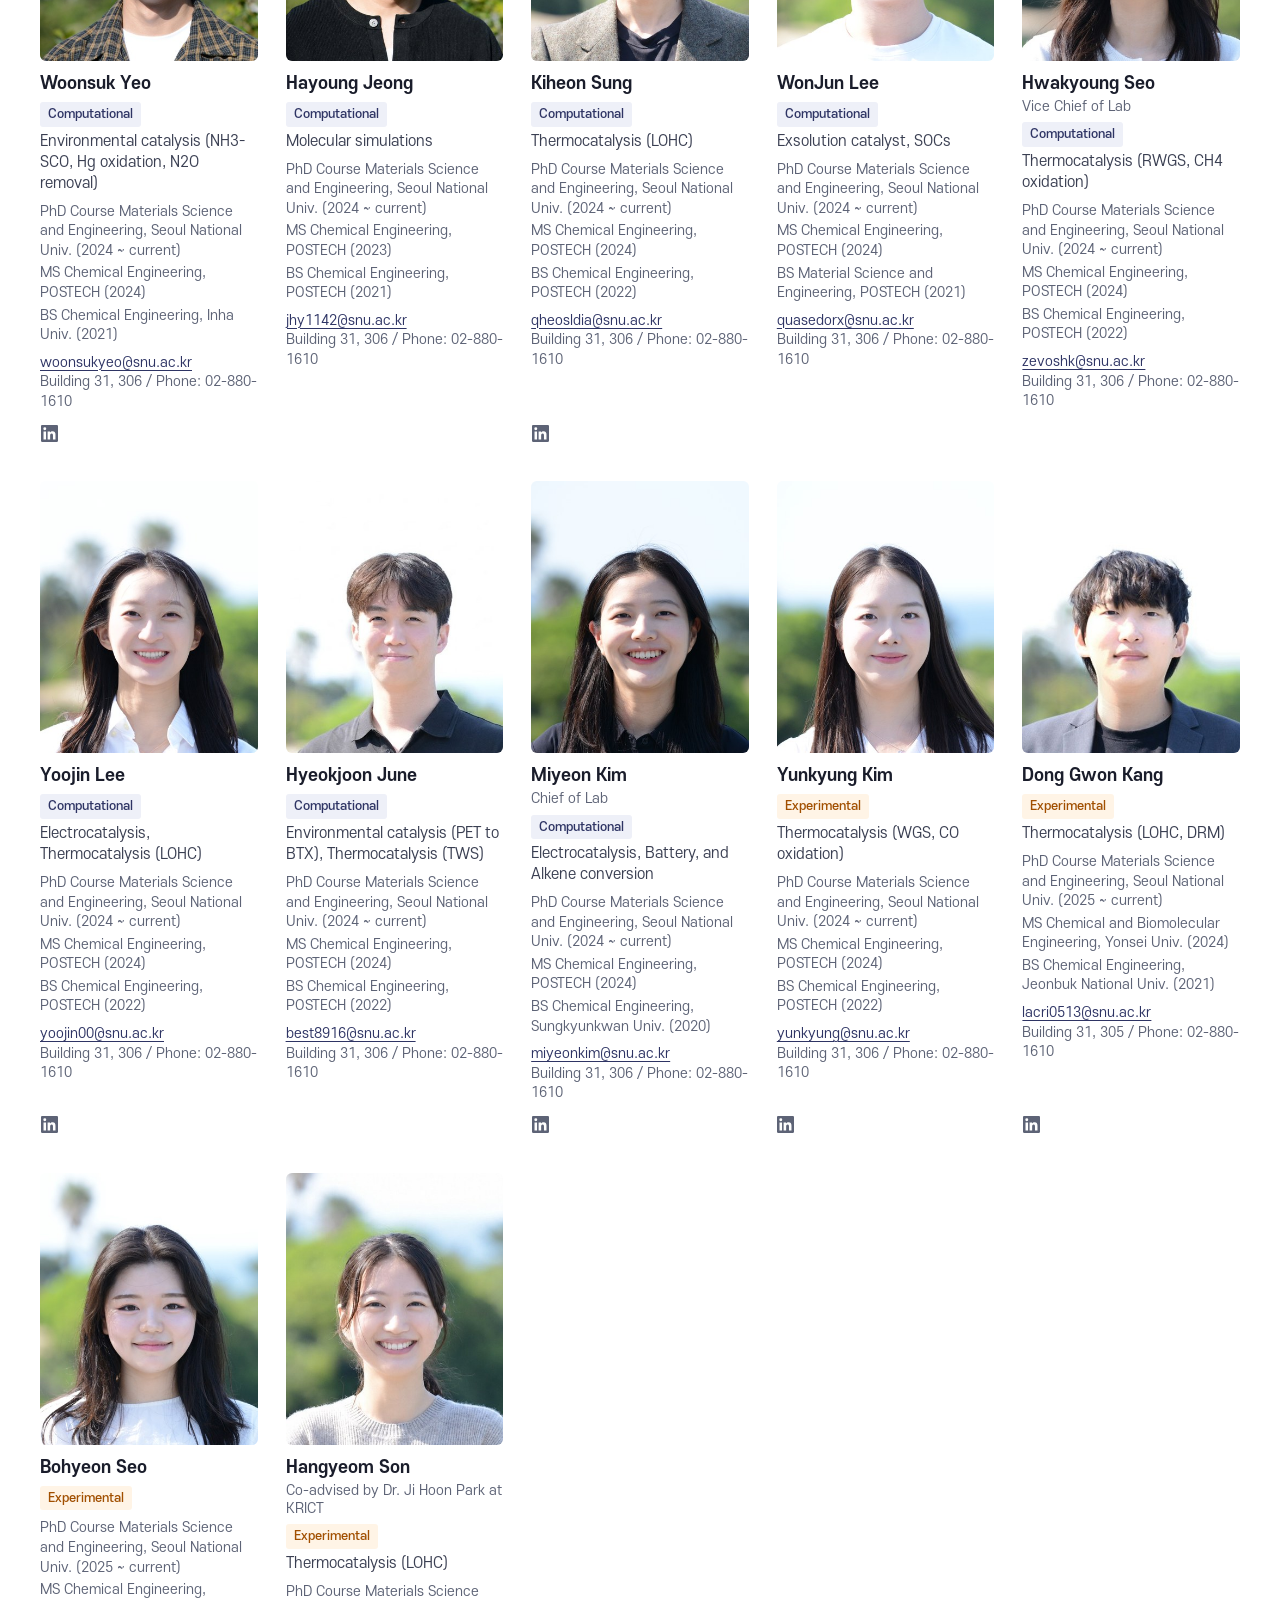
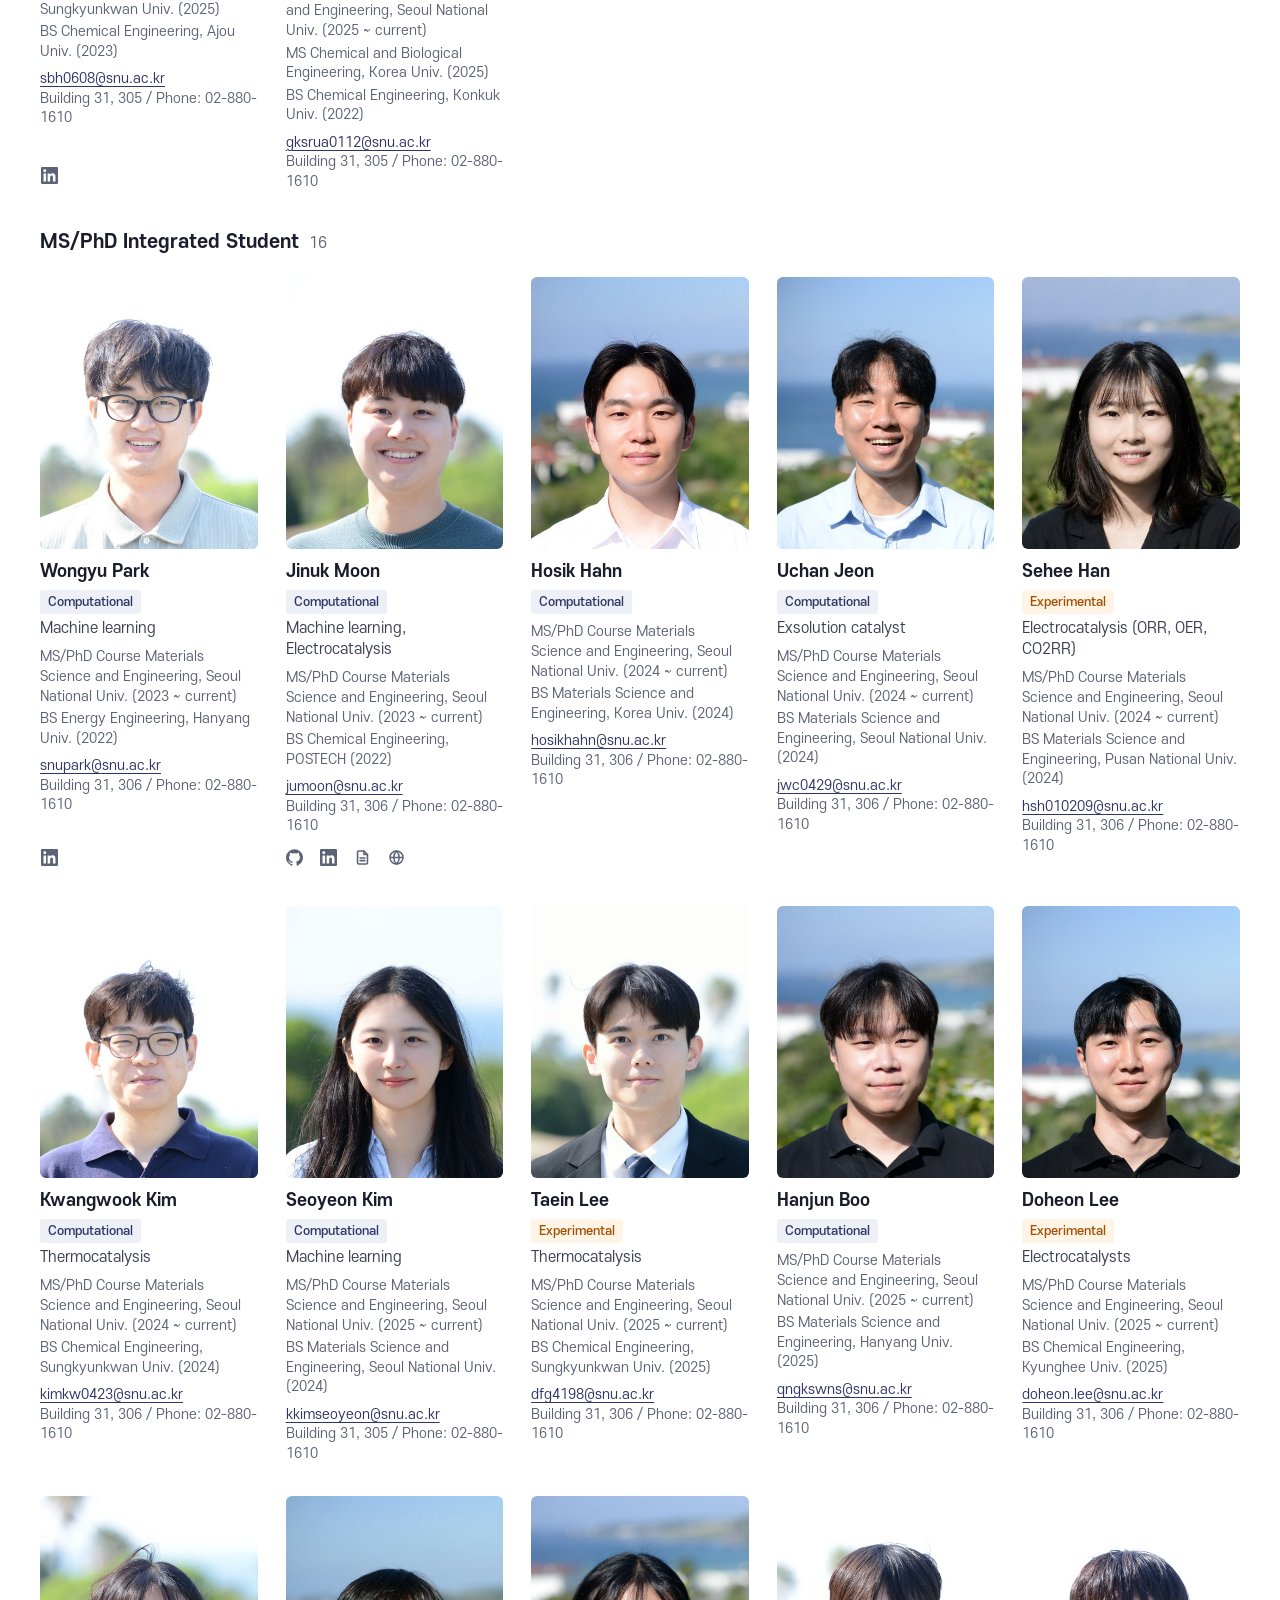
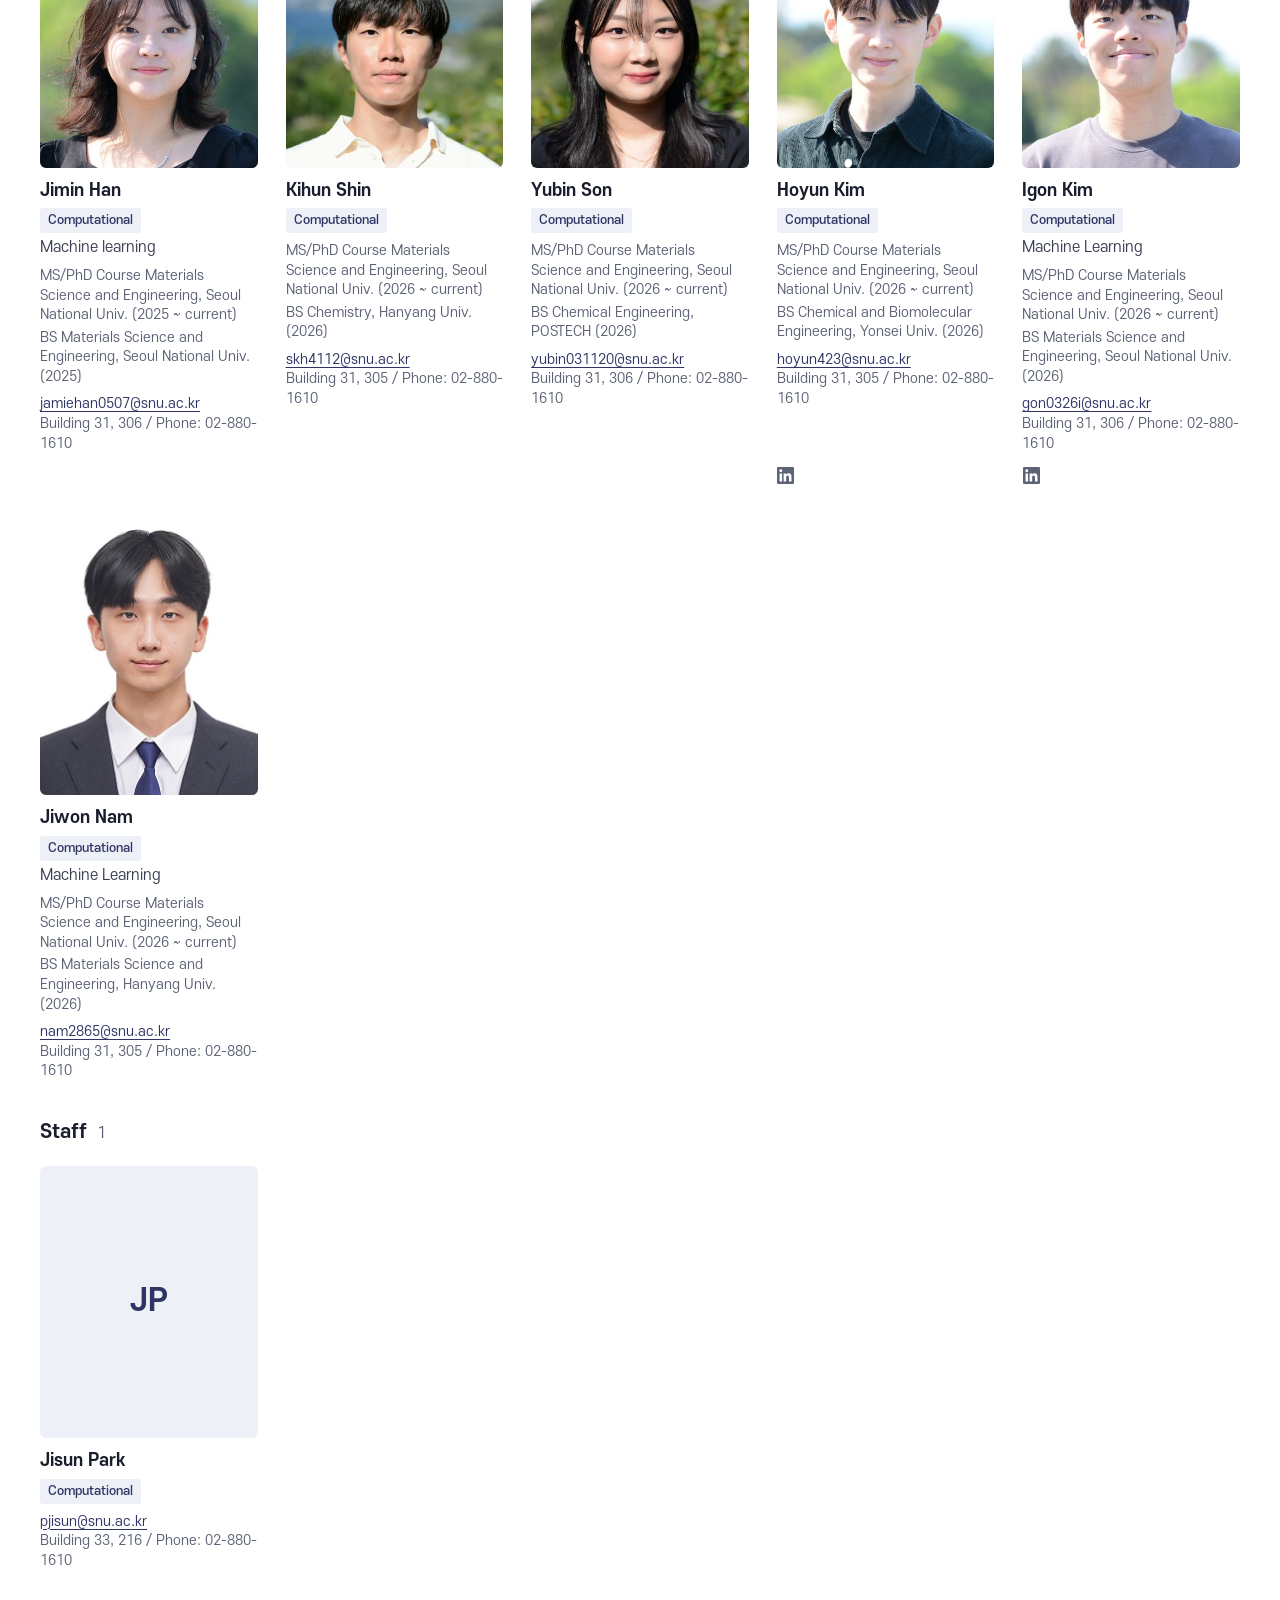
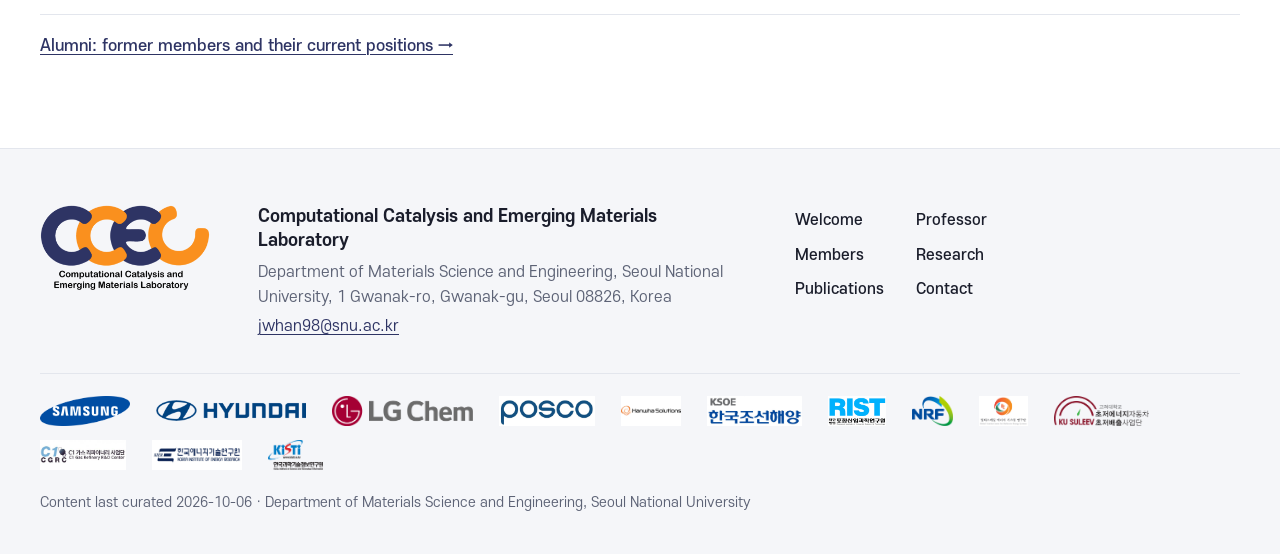
==== commit b9916cc1: "Professor, Members and Contact pages (v6): professor-only page, alumni behind a button, dedicated co" ====
--- a/members.html
+++ b/members.html
@@ -7,6 +7,10 @@
 <title>Members · CCEL</title>
 <link rel="stylesheet" href="_shared/brand/brand.css">
 <link rel="stylesheet" href="css/site.css">
+<script>
+  // current members first; #alumni or #alumni-<group> opens the alumni view (set before first paint, no flash)
+  document.documentElement.setAttribute('data-view', /^#alumni(-|$)/.test(location.hash) ? 'alumni' : 'members');
+</script>
 </head>
 <body class="page-people">
 <a class="skip" href="#main">Skip to content</a>
@@ -18,11 +22,11 @@
     <nav class="site-nav" id="site-nav" aria-label="Main">
       <ul>
         <li><a href="index.html">Welcome</a></li>
-        <li><a href="members.html#professor">Professor</a></li>
+        <li><a href="professor.html">Professor</a></li>
         <li><a href="members.html" aria-current="page">Members</a></li>
         <li><a href="research.html">Research</a></li>
         <li><a href="publications.html">Publications</a></li>
-        <li><a href="index.html#contact">Contact</a></li>
+        <li><a href="contact.html">Contact</a></li>
       </ul>
     </nav>
   </div>
@@ -37,48 +41,51 @@
 </div>
 
 <main id="main">
-  <section class="page-head">
+  <section class="page-head people-head">
     <div class="wrap page-head-grid">
       <div>
         <h1>Members</h1>
         <p id="people-summary"></p>
-        <nav class="tabs" aria-label="Members page sections">
-          <a href="#professor">Professor</a>
-          <a href="#members">Current members</a>
-          <a href="#alumni">Alumni</a>
-        </nav>
+        <p class="prof-link" id="prof-link"></p>
       </div>
       <div class="strip"><img id="strip-img" alt="" width="1280" height="560" decoding="async"></div>
     </div>
-  </section>
-
-  <section id="professor" class="section" aria-labelledby="prof-title">
-    <div class="wrap" id="prof-body"></div>
-  </section>
-
-  <section id="members" class="section" aria-labelledby="members-title">
-    <div class="wrap">
-      <div class="section-head">
-        <h2 class="section-title" id="members-title">Current members</h2>
+    <div class="wrap view-bar" id="view-bar">
+      <div class="view-row">
+        <div class="view-switch" role="group" aria-label="Show current members or alumni">
+          <a href="#members" data-show="members">Current members <span class="n" id="n-members"></span></a>
+          <a href="#alumni" data-show="alumni">Alumni <span class="n" id="n-alumni"></span></a>
+        </div>
+        <nav class="group-jumps" id="jumps-members" aria-label="Current member groups"></nav>
+        <nav class="group-jumps" id="jumps-alumni" aria-label="Alumni groups"></nav>
       </div>
-      <div class="filter-row" role="group" aria-label="Show members">
+      <div class="filter-row" role="group" aria-label="Research type">
+        <span class="filter-label">Research type</span>
         <button type="button" data-type="" aria-pressed="true">All</button>
-        <button type="button" data-type="computational" aria-pressed="false">Computational</button>
-        <button type="button" data-type="experimental" aria-pressed="false">Experimental</button>
+        <button type="button" class="computational" data-type="computational" aria-pressed="false"><span class="dot" aria-hidden="true"></span>Computational</button>
+        <button type="button" class="experimental" data-type="experimental" aria-pressed="false"><span class="dot" aria-hidden="true"></span>Experimental</button>
       </div>
-      <div id="member-groups"></div>
     </div>
   </section>
 
-  <section id="alumni" class="section" aria-labelledby="alumni-title">
+  <section id="members" class="section people-view" aria-labelledby="members-title">
     <div class="wrap">
-      <div class="section-head"><h2 class="section-title" id="alumni-title">Alumni</h2></div>
+      <h2 class="section-title" id="members-title">Current members</h2>
+      <div id="member-groups"></div>
+      <p class="view-next"><a href="#alumni">Alumni: former members and their current positions →</a></p>
+    </div>
+  </section>
+
+  <section id="alumni" class="section people-view" aria-labelledby="alumni-title">
+    <div class="wrap">
+      <h2 class="section-title" id="alumni-title">Alumni</h2>
       <div id="alumni-groups"></div>
+      <p class="view-next"><a href="#members">← Current members</a></p>
     </div>
   </section>
 </main>
 
-<footer class="site-footer" id="contact"><div class="wrap" id="footer-body"></div></footer>
+<footer class="site-footer"><div class="wrap" id="footer-body"></div></footer>
 
 <script src="_shared/content.js"></script>
 <script src="js/common.js"></script>
--- a/css/site.css
+++ b/css/site.css
@@ -284,12 +284,7 @@
 .hl-card.no-cover { grid-template-columns: 1fr; }
 @media (max-width: 699.98px) { .hl-grid { grid-template-columns: 1fr; gap: 28px; } .hl-card { grid-template-columns: 92px minmax(0, 1fr); gap: 14px; } }
 
-/* ---------- people ---------- */
-.prof { display: grid; grid-template-columns: 180px minmax(0, 1fr); gap: 32px; align-items: start; padding-bottom: 36px; border-bottom: 1px solid var(--line); }
-.prof-photo { width: 180px; aspect-ratio: 413 / 531; object-fit: cover; border-radius: var(--radius); background: var(--tint); }
-.prof h3 { font-size: 24px; line-height: 1.3; color: var(--navy); }
-.prof p { margin-top: 6px; color: var(--ink-2); font-size: 16px; }
-.prof .link-icons { margin-top: 10px; }
+/* ---------- people (members.html cards; the professor has professor.html) ---------- */
 /* cards in a grid row share one height: keep icon rows on a common baseline at the card bottom */
 .person .link-icons { margin-top: auto; padding-top: 6px; }
 .people-grid { display: grid; grid-template-columns: repeat(auto-fill, minmax(200px, 1fr)); gap: 32px 28px; }
@@ -299,7 +294,7 @@
 .person h4 { font-size: 17px; line-height: 1.35; margin-top: 12px; color: var(--ink); }
 .person .note { display: block; font-size: 13.5px; font-weight: 400; color: var(--muted); margin-top: 2px; }
 .person .ra { font-size: 14.5px; color: var(--ink-2); margin-top: 4px; line-height: 1.45; }
-.type { display: inline-block; font-size: 12.5px; font-weight: 500; margin-top: 6px; padding: 2px 8px; border-radius: 3px; }
+.type { display: inline-block; align-self: flex-start; font-size: 12.5px; font-weight: 500; margin-top: 6px; padding: 2px 8px; border-radius: 3px; }
 .type.computational { background: #eef0f8; color: var(--navy); }
 .type.experimental { background: #fff4e6; color: var(--orange-ink); }
 /* personal links: icon only, rendered only when set; 32px tap target, first icon aligned with the text edge */
@@ -311,8 +306,6 @@
 .subhead { font-size: 19px; font-weight: 700; color: var(--ink); margin: 36px 0 18px; display: flex; align-items: baseline; gap: 10px; }
 .subhead .count { font-size: 15px; font-weight: 400; color: var(--muted); }
 @media (max-width: 599.98px) {
-  .prof { grid-template-columns: 112px minmax(0, 1fr); gap: 18px; }
-  .prof-photo { width: 112px; }
   .people-grid { grid-template-columns: repeat(2, minmax(0, 1fr)); gap: 24px 14px; }
 }
 
@@ -333,24 +326,22 @@
 @media (max-width: 899.98px) { .two-col, .about-grid { grid-template-columns: 1fr; gap: 44px; } .about-grid { gap: 18px; } }
 @media (max-width: 599.98px) { .join-box { padding: 22px 20px; } }
 
-/* ---------- footer = contact (index.html#contact) ---------- */
+/* ---------- footer: lab, address, email and the six nav links (full contact details: contact.html) ---------- */
 .site-footer { background: var(--tint); border-top: 1px solid var(--line); padding: 56px 0 40px; font-size: 15px; color: var(--muted); }
 .foot-grid { display: grid; grid-template-columns: auto minmax(0, 1.1fr) minmax(0, 1fr); gap: 24px 48px; align-items: start; }
 .foot-grid .ccel-logo { width: 170px; }
-.foot-title { font-size: 22px; line-height: 1.3; font-weight: 700; color: var(--ink); margin-bottom: 10px; }
+.foot-title { font-size: 17px; line-height: 1.4; font-weight: 700; color: var(--ink); margin-bottom: 8px; }
 .foot-grid p + p { margin-top: 4px; }
-.foot-name { color: var(--ink); font-weight: 500; }
-.contact-list { display: grid; grid-template-columns: max-content minmax(0, 1fr); gap: 6px 22px; padding-top: 6px; }
-.contact-list dt { font-size: 14.5px; color: var(--muted); }
-.contact-list dd { color: var(--ink); }
+.foot-nav ul { display: grid; grid-template-columns: repeat(2, max-content); gap: 4px 32px; }
+.foot-nav a { display: inline-block; padding: 3px 0; color: var(--ink); font-weight: 500; text-decoration: none; }
+.foot-nav a:hover { color: var(--navy); text-decoration: underline; }
 .sponsors { display: flex; flex-wrap: wrap; align-items: center; gap: 14px 26px; margin-top: 34px; padding-top: 22px; border-top: 1px solid var(--line); }
 .sponsors img { height: 30px; width: auto; max-width: 150px; object-fit: contain; }
 .foot-small { margin-top: 22px; font-size: 13.5px; }
-@media (max-width: 1099.98px) { .foot-grid { grid-template-columns: auto minmax(0, 1fr); } .contact-list { grid-column: 2; } }
+@media (max-width: 1099.98px) { .foot-grid { grid-template-columns: auto minmax(0, 1fr); } .foot-nav { grid-column: 2; } }
 @media (max-width: 599.98px) {
   .foot-grid { grid-template-columns: 1fr; gap: 18px; }
-  .contact-list { grid-column: auto; grid-template-columns: 1fr; gap: 0; }
-  .contact-list dd { margin-bottom: 10px; }
+  .foot-nav { grid-column: auto; }
   .sponsors img { height: 24px; max-width: 120px; }
 }
 
@@ -399,25 +390,118 @@
   .cover-grid { grid-template-columns: repeat(2, minmax(0, 1fr)); gap: 22px 14px; }
 }
 
-/* members page */
-.filter-row { display: flex; gap: 6px; flex-wrap: wrap; margin-top: 18px; }
-.filter-row button { border: 1px solid var(--line-2); background: var(--paper); border-radius: 4px; padding: 7px 14px; font-size: 15px; font-weight: 500; cursor: pointer; color: var(--ink-2); }
+/* members page: current members first; the Alumni view sits behind a switch beside the group buttons */
+html[data-view="alumni"] #members, html:not([data-view="alumni"]) #alumni,
+html[data-view="alumni"] #jumps-members, html:not([data-view="alumni"]) #jumps-alumni { display: none; }
+.people-head { padding-bottom: 0; }
+.page-head .prof-link { font-size: 15.5px; color: var(--muted); margin-top: 6px; }
+.prof-link a { font-weight: 500; }
+.view-bar { padding-top: 28px; padding-bottom: 24px; }
+.view-row { display: flex; flex-wrap: wrap; align-items: center; gap: 12px 18px; }
+.view-switch { display: inline-flex; flex: none; border: 1px solid var(--navy); border-radius: 5px; overflow: hidden; background: var(--paper); }
+.view-switch a { display: inline-flex; align-items: baseline; justify-content: center; gap: 8px; padding: 10px 18px; font-size: 16px; font-weight: 700; color: var(--navy); text-decoration: none; }
+.view-switch a + a { border-left: 1px solid var(--navy); }
+.view-switch a:hover { background: #eef0f8; }
+.view-switch a[aria-current="true"] { background: var(--navy); color: #fff; }
+.view-switch .n { font-size: 14px; font-weight: 400; }
+.group-jumps { display: flex; flex-wrap: wrap; gap: 6px; padding-left: 18px; border-left: 1px solid var(--line-2); }
+.group-jumps a { padding: 8px 14px; border: 1px solid var(--line-2); border-radius: 4px; text-decoration: none; font-size: 15px; font-weight: 500; color: var(--ink-2); background: var(--paper); }
+.group-jumps a:hover { border-color: var(--navy); color: var(--navy); }
+/* research-type legend = filter; the two type buttons wear the same colours as the card badges */
+.filter-row { display: flex; align-items: center; gap: 6px; flex-wrap: wrap; margin-top: 16px; }
+.filter-label { font-size: 14px; font-weight: 500; color: var(--muted); margin-right: 6px; }
+.filter-row button { border: 1px solid var(--line-2); background: var(--paper); border-radius: 4px; padding: 6px 13px; font-size: 14.5px; font-weight: 500; cursor: pointer; color: var(--ink-2); }
+.filter-row button.computational { background: #eef0f8; color: var(--navy); border-color: #dadff0; }
+.filter-row button.experimental { background: #fff4e6; color: var(--orange-ink); border-color: #f4d9bb; }
+.filter-row .dot { display: inline-block; width: 8px; height: 8px; border-radius: 50%; margin-right: 7px; vertical-align: 1px; background: currentColor; }
 .filter-row button[aria-pressed="true"] { background: var(--navy); color: #fff; border-color: var(--navy); }
+.filter-row button.experimental[aria-pressed="true"] { background: var(--orange-ink); border-color: var(--orange-ink); }
+.people-view .section-title { margin-bottom: 4px; }
+.view-next { margin-top: 44px; padding-top: 18px; border-top: 1px solid var(--line); font-size: 16px; font-weight: 500; }
 .person .deg { font-size: 13.5px; color: var(--muted); margin-top: 8px; line-height: 1.45; }
 .person .deg li + li { margin-top: 3px; }
 .person .contact { font-size: 13.5px; color: var(--muted); margin-top: 8px; line-height: 1.45; overflow-wrap: anywhere; }
-.alumni-list { display: grid; grid-template-columns: repeat(auto-fill, minmax(320px, 1fr)); gap: 0 36px; }
-.alum { display: grid; grid-template-columns: 64px minmax(0, 1fr); gap: 14px; padding: 16px 0; border-top: 1px solid var(--line); }
-.alum img, .alum .person-photo { width: 64px; height: 80px; aspect-ratio: auto; object-fit: cover; border-radius: 4px; }
-.alum .person-photo.empty { font-size: 18px; }
-.alum h4 { font-size: 16px; line-height: 1.35; }
-.alum .pos { font-size: 14.5px; color: var(--ink); margin-top: 3px; }
-.alum .deg { font-size: 13px; color: var(--muted); margin-top: 3px; }
-.alum .link-icons { margin-top: 4px; }
-.prof-cv { display: grid; grid-template-columns: minmax(0, 1fr); gap: 8px; margin-top: 18px; }
-.prof-cv h4 { font-size: 15px; color: var(--muted); font-weight: 500; margin-top: 10px; }
-.prof-cv li { font-size: 15px; color: var(--ink-2); padding: 6px 0; border-top: 1px solid var(--line); line-height: 1.5; }
-@media (max-width: 599.98px) { .alumni-list { grid-template-columns: 1fr; } }
+.person .pos { font-size: 14.5px; line-height: 1.45; color: var(--ink); margin-top: 8px; }
+.pos-label { display: block; font-size: 12.5px; font-weight: 500; color: var(--muted); }
+.people-view { padding-top: 56px; }
+@media (max-width: 479.98px) { .view-switch .n { display: none; } }   /* the counts are in the summary line above */
+@media (max-width: 767.98px) {
+  .people-view { padding-top: 40px; }
+  .view-row { display: block; }
+  .view-switch { display: flex; width: 100%; }
+  .view-switch a { flex: 1 1 50%; align-items: center; padding: 11px 6px; white-space: nowrap; }
+  .filter-row { margin-top: 14px; }
+  .filter-label { flex-basis: 100%; margin: 0 0 2px; }
+  .group-jumps { padding-left: 0; border-left: 0; margin-top: 12px; }
+  .group-jumps a { padding: 7px 11px; font-size: 14.5px; }
+}
+
+/* ---------- professor page: the professor only ---------- */
+.prof-head { padding: 48px 0 56px; background: var(--tint); border-bottom: 1px solid var(--line); }
+.prof-grid { display: grid; grid-template-columns: 200px minmax(0, 1fr); gap: 48px; align-items: start; }
+.prof-photo { width: 200px; height: auto; aspect-ratio: 413 / 531; object-fit: cover; border-radius: var(--radius); background: var(--paper); }
+.prof-head h1 { font-size: 40px; line-height: 1.2; font-weight: 700; color: var(--navy); margin-top: 4px; }
+.prof-pos { margin-top: 14px; }
+.prof-pos li { font-size: 18px; line-height: 1.5; font-weight: 500; color: var(--ink); }
+.prof-affil { margin-top: 4px; }
+.prof-affil li { font-size: 17px; line-height: 1.55; color: var(--ink-2); }
+.prof-contact { margin-top: 18px; padding-top: 16px; border-top: 1px solid var(--line-2); max-width: 46em; }
+.prof-contact p { font-size: 17px; color: var(--ink); }
+.prof-contact p + p { margin-top: 4px; }
+.contact-dl > div { display: grid; grid-template-columns: 10em minmax(0, 1fr); gap: 4px 20px; padding: 10px 0; border-bottom: 1px solid var(--line-2); }
+.contact-dl dt { font-size: 14.5px; font-weight: 500; color: var(--muted); padding-top: 1px; }
+.contact-dl dd { color: var(--ink); overflow-wrap: anywhere; }
+.prof-links { display: flex; flex-wrap: wrap; gap: 10px; margin-top: 22px; }
+.btn-link { display: inline-flex; align-items: center; gap: 9px; padding: 9px 16px; border: 1px solid var(--navy); border-radius: 4px; background: var(--paper); color: var(--navy); font-size: 15.5px; font-weight: 500; text-decoration: none; }
+.btn-link:hover { background: var(--navy); color: #fff; }
+.btn-link svg { flex: none; }
+.cv-sec { padding: 64px 0; }
+.cv-sec + .cv-sec { border-top: 1px solid var(--line); }
+.cv-grid { display: grid; grid-template-columns: 200px minmax(0, 1fr); gap: 48px; align-items: start; }
+.cv-list > li { padding: 18px 0; border-top: 1px solid var(--line); }
+.cv-list > li:first-child { border-top: 0; padding-top: 2px; }
+.cv-org { font-size: 18px; line-height: 1.4; font-weight: 700; color: var(--ink); }
+.cv-loc { font-size: 15.5px; font-weight: 400; color: var(--muted); }
+.cv-roles { margin-top: 6px; }
+.cv-roles > li { display: grid; grid-template-columns: minmax(0, 1fr) 12.5em; gap: 2px 24px; padding: 3px 0; }
+.cv-role { font-size: 16.5px; color: var(--ink-2); }
+.cv-date { font-size: 15px; line-height: 1.75; color: var(--muted); text-align: right; white-space: nowrap; font-variant-numeric: tabular-nums; }
+.cv-note { grid-column: 1 / -1; font-size: 15px; line-height: 1.5; color: var(--muted); }
+.cv-role b { font-weight: 700; color: var(--ink); }
+.cv-service { margin-top: 8px; padding-top: 22px; border-top: 1px solid var(--line); }
+.cv-subhead { font-size: 18px; line-height: 1.4; font-weight: 700; color: var(--ink); margin-bottom: 6px; }
+@media (max-width: 899.98px) {
+  .cv-grid { grid-template-columns: 1fr; gap: 16px; }
+}
+@media (max-width: 699.98px) {
+  .prof-head { padding: 32px 0 40px; }
+  .prof-grid { grid-template-columns: 1fr; gap: 22px; }
+  .prof-photo { width: 150px; }
+  .prof-head h1 { font-size: 30px; }
+  .prof-pos li { font-size: 17px; }
+  .prof-affil li { font-size: 16px; }
+  .prof-contact p { font-size: 16px; }
+  .cv-sec { padding: 44px 0; }
+  .cv-roles > li { grid-template-columns: 1fr; gap: 0; padding: 5px 0; }
+  .cv-date { text-align: left; line-height: 1.5; }
+}
+
+/* ---------- contact page: group photo and the contact details, like the current Contact Us ---------- */
+.contact-head { padding: 40px 0 28px; }
+.contact-sec { padding: 48px 0 88px; }
+.contact-grid { display: grid; grid-template-columns: minmax(0, 7fr) minmax(0, 5fr); gap: 56px; align-items: start; }
+.group-photo { border: 1px solid var(--line); border-radius: var(--radius); overflow: hidden; background: var(--tint); }
+.group-photo img { width: 100%; height: auto; }
+.contact-body .section-title { font-size: 26px; color: var(--navy); }
+.contact-dl { margin-top: 20px; border-top: 1px solid var(--line-2); }
+.contact-dl > div { grid-template-columns: minmax(0, 1fr); gap: 2px; padding: 12px 0; }   /* label above value: phone numbers stay on one line */
+@media (max-width: 959.98px) {
+  .contact-grid { grid-template-columns: 1fr; gap: 32px; }
+}
+@media (max-width: 767.98px) {
+  .contact-sec { padding: 28px 0 60px; }
+  .contact-body .section-title { font-size: 22px; }
+}
 
 /* research page: five areas, still figures, a sticky I-V bar under the compact header */
 .areas { border-top: 1px solid var(--line); }
